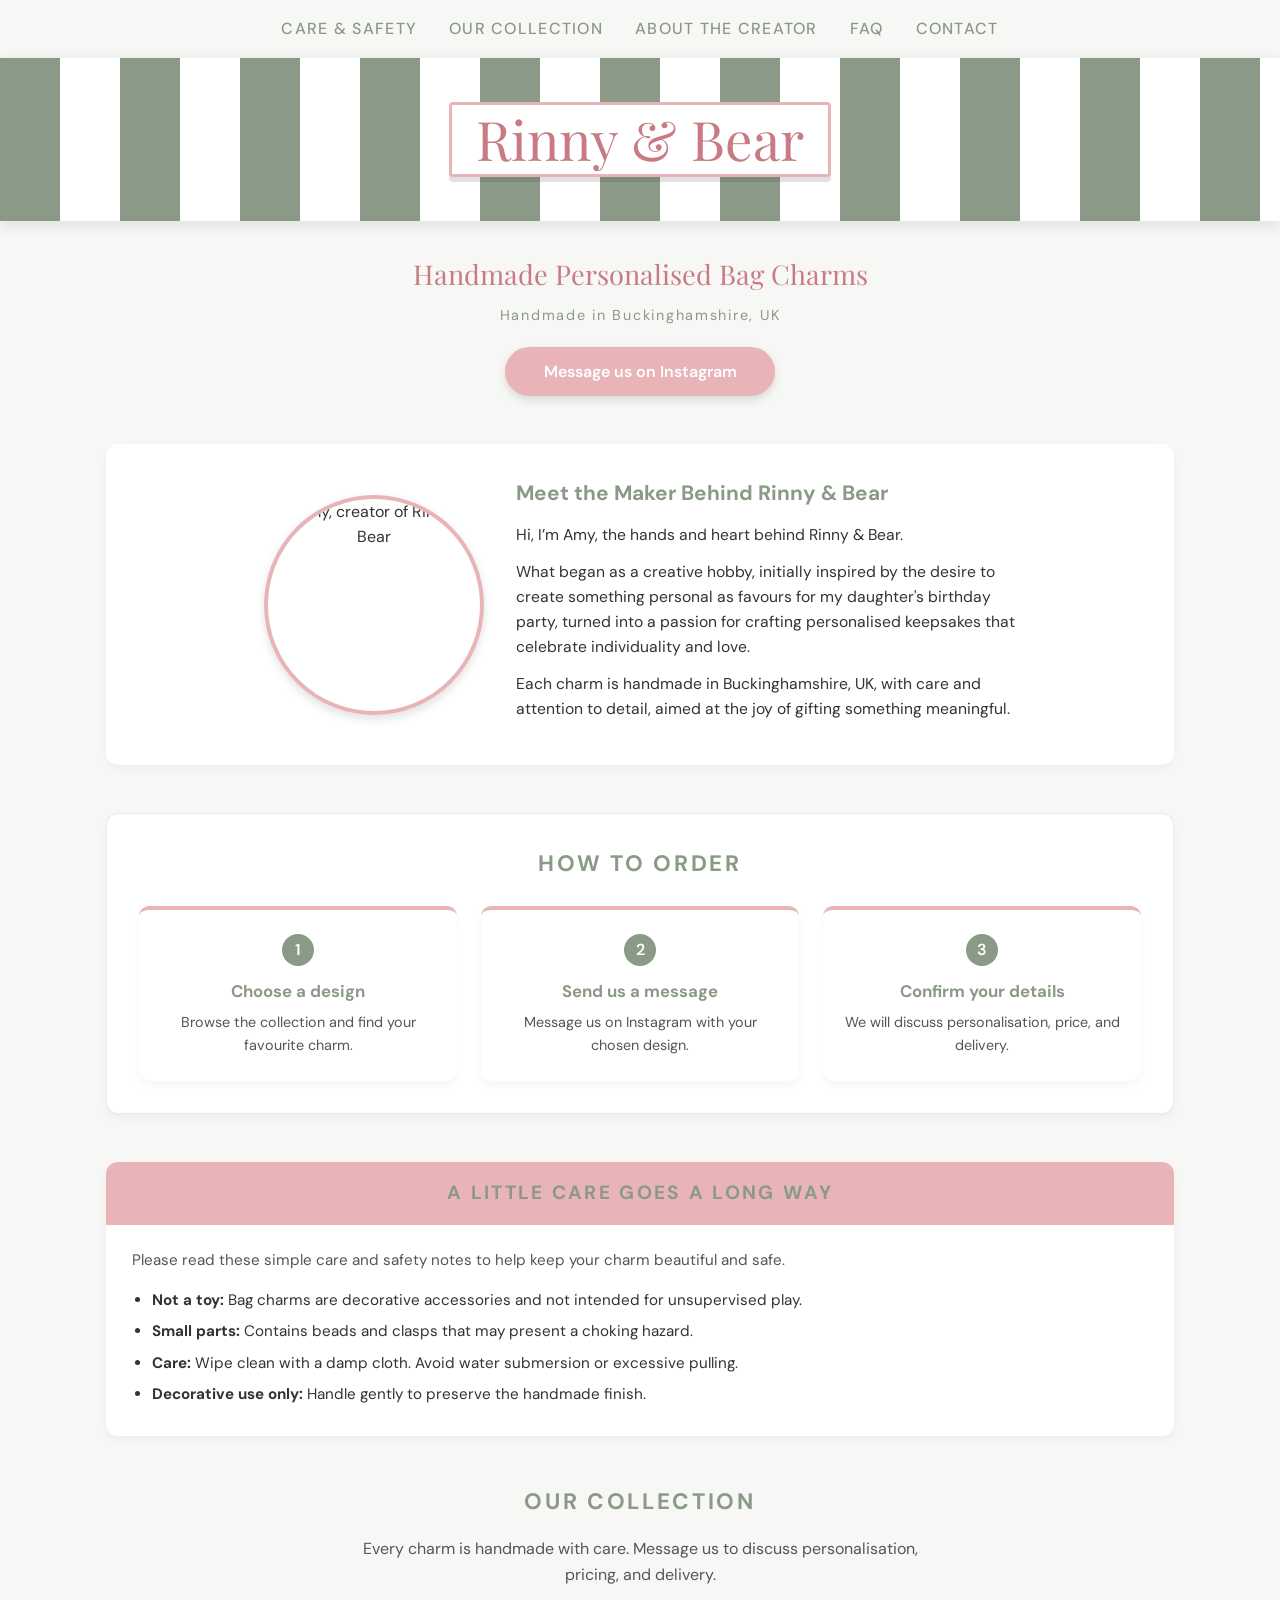
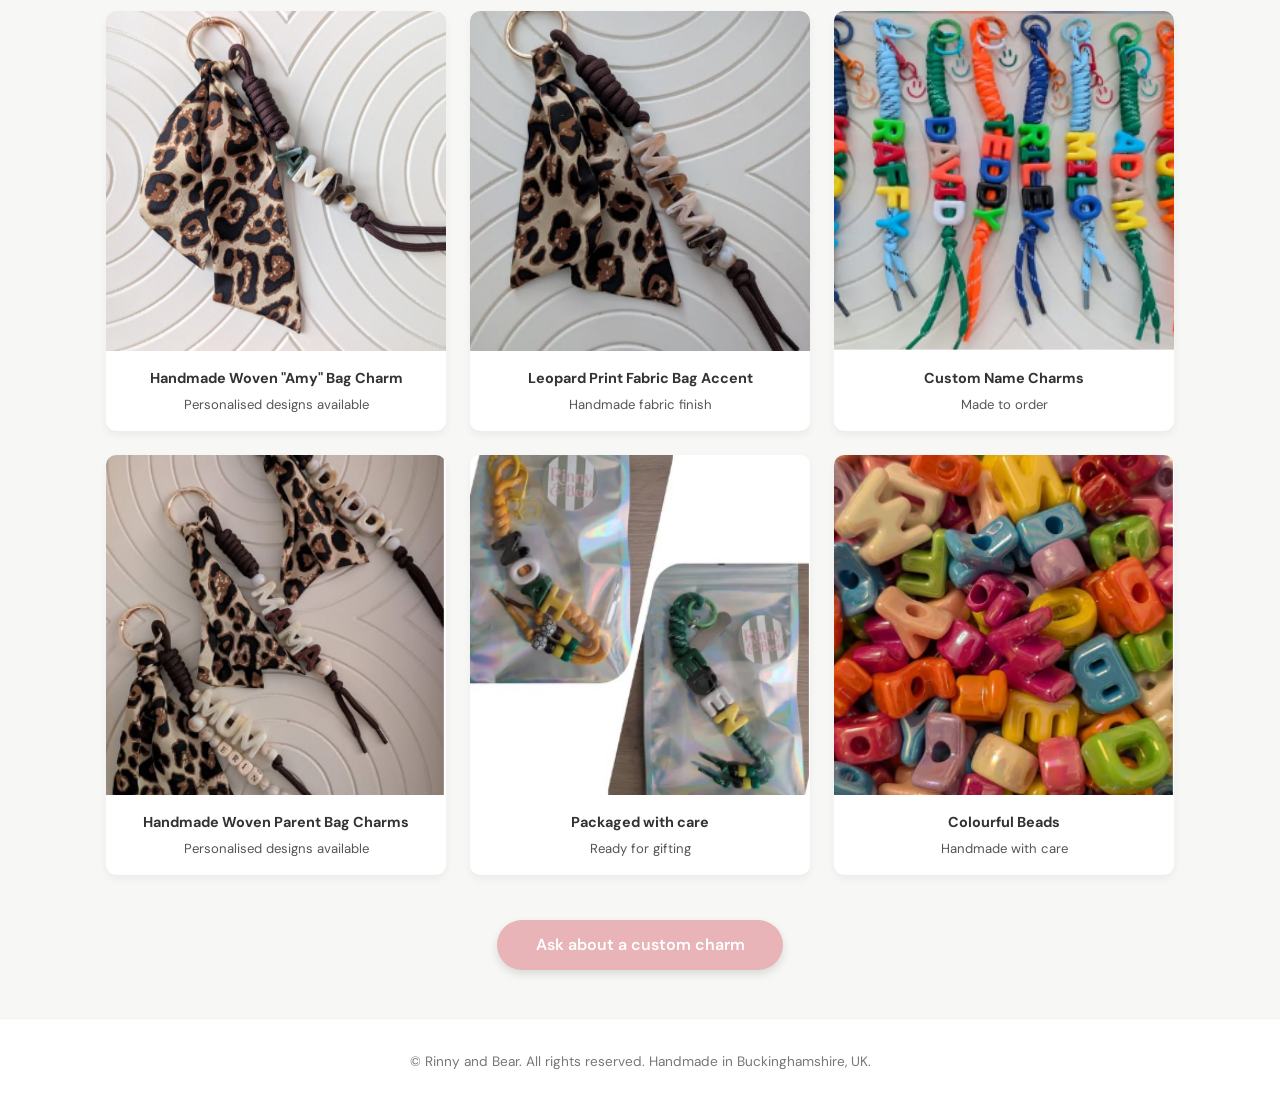
==== index.html @ da764407 "Mobile Viewing Enhancements" ====
<!DOCTYPE html>
<html lang="en">
<head>
<meta charset="UTF-8">
<meta name="viewport" content="width=device-width, initial-scale=1.0">
<title>Rinny & Bear | Handmade Personalised Bag Charms</title>
<link rel="preconnect" href="https://fonts.googleapis.com">
<link rel="preconnect" href="https://fonts.gstatic.com" crossorigin>
<link href="https://fonts.googleapis.com/css2?family=DM+Sans:wght@400;500;600&family=Playfair+Display:wght@600&display=swap" rel="stylesheet">
<link rel="stylesheet" href="css/style.css">
</head>

<body id="top">

<!-- NAVIGATION -->
<nav class="top-nav" id="site-navigation">
  <button class="menu-close" type="button" aria-label="Close navigation menu">&times;</button>
  <a href="#care-safety">Care & Safety</a>
  <a href="#collection">Our Collection</a>
  <a href="#about-creator">About the Creator</a>
  <a href="faq.html">FAQ</a>
  <a href="https://instagram.com/rinny_and_bear" target="_blank" rel="noopener noreferrer">Contact</a>
</nav>

<!-- FULL-WIDTH STRIPED HEADER — LOGO ONLY -->
<header>
  <button class="menu-toggle" type="button" aria-controls="site-navigation" aria-expanded="false">
    <span class="menu-icon" aria-hidden="true"><span></span><span></span><span></span></span>
    <span class="menu-label">Menu</span>
  </button>
  <div class="logo-text">Rinny & Bear</div>
</header>

<!-- HERO SECTION BELOW HEADER -->
<div class="hero">
  <div class="hero-title">Handmade Personalised Bag Charms</div>
  <div class="hero-location">Handmade in Buckinghamshire, UK</div>

  <a href="https://instagram.com/rinny_and_bear" class="cta-btn" target="_blank" rel="noopener noreferrer">
    Message us on Instagram
  </a>
</div>

<!-- MAIN CONTENT -->
<main>

  <!-- ABOUT THE CREATOR -->
  <section id="about-creator" class="about-creator">
    <img src="https://via.placeholder.com/300x300/E8B4B8/FFFFFF?text=Creator+Portrait"
          alt="Amy, creator of Rinny & Bear" class="creator-photo">

    <div class="creator-text">
      <h3>Meet the Maker Behind Rinny & Bear</h3>
      <p>Hi, I’m Amy, the hands and heart behind Rinny & Bear. </p>
      <p>What began as a creative hobby, initially inspired by the desire to create something personal as favours for my daughter's birthday party, turned into a passion for crafting personalised keepsakes that celebrate individuality and love.</p>
      <p>Each charm is handmade in Buckinghamshire, UK, with care and attention to detail, aimed at the joy of gifting something meaningful.</p>
    </div>
  </section>

  <!-- HOW TO ORDER -->
  <section class="order-guide" aria-labelledby="order-title">
    <h2 id="order-title" class="section-title">How to Order</h2>
    <div class="order-steps">
      <div class="order-step">
        <span class="step-number">1</span>
        <h3>Choose a design</h3>
        <p>Browse the collection and find your favourite charm.</p>
      </div>
      <div class="order-step">
        <span class="step-number">2</span>
        <h3>Send us a message</h3>
        <p>Message us on Instagram with your chosen design.</p>
      </div>
      <div class="order-step">
        <span class="step-number">3</span>
        <h3>Confirm your details</h3>
        <p>We will discuss personalisation, price, and delivery.</p>
      </div>
    </div>
  </section>

  <!-- CARE & SAFETY -->
  <section id="care-safety" class="notice-card">
    <div class="notice-header">
      <h2>A Little Care Goes a Long Way</h2>
    </div>
    <div class="notice-body">
      <p class="notice-intro">Please read these simple care and safety notes to help keep your charm beautiful and safe.</p>
      <ul>
        <li><strong>Not a toy:</strong> Bag charms are decorative accessories and not intended for unsupervised play.</li>
        <li><strong>Small parts:</strong> Contains beads and clasps that may present a choking hazard.</li>
        <li><strong>Care:</strong> Wipe clean with a damp cloth. Avoid water submersion or excessive pulling.</li>
        <li><strong>Decorative use only:</strong> Handle gently to preserve the handmade finish.</li>
      </ul>
    </div>
  </section>

  <!-- GALLERY -->
  <h2 id="collection" class="section-title">Our Collection</h2>
  <p class="collection-intro">Every charm is handmade with care. Message us to discuss personalisation, pricing, and delivery.</p>
  <section class="gallery">
    <div class="gallery-item">
      <button class="image-button" type="button" aria-label="Enlarge Handmade Woven Amy Bag Charm">
        <img src="img/Amy.bmp" alt="Handmade woven Amy bag charm">
      </button>
      <div class="gallery-caption">
        <strong>Handmade Woven "Amy" Bag Charm</strong>
        <span>Personalised designs available</span>
      </div>
    </div>

    <div class="gallery-item">
      <button class="image-button" type="button" aria-label="Enlarge Leopard Print Charm">
        <img src="img/Leopard.bmp" alt="Leopard Print Charm">
      </button>
      <div class="gallery-caption">
        <strong>Leopard Print Fabric Bag Accent</strong>
        <span>Handmade fabric finish</span>
      </div>
    </div>

    <div class="gallery-item">
      <button class="image-button" type="button" aria-label="Enlarge Custom Name Charm">
        <img src="img/Name.bmp" alt="Custom name charm">
      </button>
      <div class="gallery-caption">
        <strong>Custom Name Charms</strong>
        <span>Made to order</span>
      </div>
    </div>

    <div class="gallery-item">
      <button class="image-button" type="button" aria-label="Enlarge Handmade Woven Parent Bag Charm">
        <img src="img/MumDad.bmp" alt="Handmade woven Parent bag charms">
      </button>
      <div class="gallery-caption">
        <strong>Handmade Woven Parent Bag Charms</strong>
        <span>Personalised designs available</span>
      </div>
    </div>

        <div class="gallery-item">
      <button class="image-button" type="button" aria-label="Packaged with care">
        <img src="img/Delivery.bmp" alt="Packaged with care">
      </button>
      <div class="gallery-caption">
        <strong>Packaged with care</strong>
        <span>Ready for gifting</span>
      </div>
    </div>

        <div class="gallery-item">
      <button class="image-button" type="button" aria-label="Colourful Beads">
        <img src="img/Beads.bmp" alt="Colourful beads">
      </button>
      <div class="gallery-caption">
        <strong>Colourful Beads</strong>
        <span>Handmade with care</span>
      </div>
    </div>
  </section>
  <div class="collection-actions">
    <a href="https://instagram.com/rinny_and_bear" class="cta-btn" target="_blank" rel="noopener noreferrer">
      Ask about a custom charm
    </a>
  </div>

</main>

<!-- IMAGE LIGHTBOX -->
<div class="lightbox" role="dialog" aria-modal="true" aria-label="Enlarged product image" hidden>
  <button class="lightbox-close" type="button" aria-label="Close enlarged image">&times;</button>
  <img class="lightbox-image" src="" alt="">
</div>

<!-- FOOTER -->
<footer id="contact">
  <p>&copy; Rinny and Bear. All rights reserved. Handmade in Buckinghamshire, UK.</p>
  <a class="back-to-top" href="#top">Back to top</a>
</footer>

<script>
  const lightbox = document.querySelector('.lightbox');
  const lightboxImage = document.querySelector('.lightbox-image');
  const closeButton = document.querySelector('.lightbox-close');
  const imageButtons = document.querySelectorAll('.image-button');

  function closeLightbox() {
    lightbox.hidden = true;
    document.body.classList.remove('lightbox-open');
  }

  imageButtons.forEach((button) => {
    button.addEventListener('click', () => {
      const image = button.querySelector('img');
      lightboxImage.src = image.src;
      lightboxImage.alt = image.alt;
      lightbox.hidden = false;
      document.body.classList.add('lightbox-open');
      closeButton.focus();
    });
  });

  closeButton.addEventListener('click', closeLightbox);
  lightbox.addEventListener('click', (event) => {
    if (event.target === lightbox) closeLightbox();
  });
  document.addEventListener('keydown', (event) => {
    if (event.key === 'Escape' && !lightbox.hidden) closeLightbox();
  });

  const menuToggle = document.querySelector('.menu-toggle');
  const menuClose = document.querySelector('.menu-close');
  const navigation = document.querySelector('.top-nav');

  function closeMenu() {
    navigation.classList.remove('menu-open');
    menuToggle.setAttribute('aria-expanded', 'false');
    document.body.classList.remove('menu-open');
  }

  menuToggle.addEventListener('click', () => {
    const isOpen = navigation.classList.toggle('menu-open');
    menuToggle.setAttribute('aria-expanded', String(isOpen));
    document.body.classList.toggle('menu-open', isOpen);
    if (isOpen) menuClose.focus();
  });

  menuClose.addEventListener('click', closeMenu);
  navigation.querySelectorAll('a').forEach((link) => link.addEventListener('click', closeMenu));
  document.addEventListener('keydown', (event) => {
    if (event.key === 'Escape' && navigation.classList.contains('menu-open')) {
      closeMenu();
      menuToggle.focus();
    }
  });
</script>

</body>
</html>
---- css/style.css ----
:root {
  --sage-green:#8A9A86;
  --soft-pink:#E8B4B8;
  --deep-pink:#C87B83;
  --off-white:#F7F8F6;
  --charcoal:#333;
  --white:#fff;
}

*{box-sizing:border-box;margin:0;padding:0;font-family:'DM Sans','Segoe UI',sans-serif;}
html{overflow-x:hidden;}
body{background-color:var(--off-white);color:var(--charcoal);line-height:1.6;text-align:center;overflow-x:hidden;}
img{display:block;max-width:100%;height:auto;}

.top-nav{
  display:flex;
  justify-content:center;
  gap:2rem;
  padding:1rem 0;
}
.top-nav a{
  text-decoration:none;
  text-transform:uppercase;
  letter-spacing:0.08em;
  color:var(--sage-green);
  font-weight:500;
  transition:color .2s;
  text-align:center;
}
.top-nav a:hover{color:var(--deep-pink);}

.menu-toggle,
.menu-close{
  display:none;
}

header{
  width:100%;
  position:relative;
  background-image:repeating-linear-gradient(
    to right,
    var(--sage-green) 0,
    var(--sage-green) 60px,
    var(--white) 60px,
    var(--white) 120px
  );
  padding:2.75rem 1rem;
  display:flex;
  justify-content:center;
  align-items:center;
  box-shadow:0 4px 14px rgba(51,51,51,0.12);
}

.logo-text{
  display:inline-block;
  max-width:100%;
  font-family:'Playfair Display',Georgia,serif;
  font-size:3.4rem;
  color:var(--deep-pink);
  background-color:var(--white);
  border:3px solid var(--soft-pink);
  border-radius:4px;
  padding:0.25rem 1.5rem 0.35rem;
  line-height:1.1;
  box-shadow:0 5px 0 rgba(51,51,51,0.14);
}

.hero{
  display:flex;
  flex-direction:column;
  align-items:center;
  gap:0.45rem;
  padding:2rem 1rem 1.5rem;
}

.hero-title{
  font-family:'Playfair Display',Georgia,serif;
  font-size:1.7rem;
  color:var(--deep-pink);
  max-width:100%;
}

.hero-location{
  font-size:0.9rem;
  letter-spacing:0.12em;
  color:var(--sage-green);
}

.cta-btn{
  display:inline-block;
  background-color:var(--soft-pink);
  color:var(--white);
  text-decoration:none;
  padding:0.75rem 2.4rem;
  margin-top:0.8rem;
  border-radius:999px;
  font-weight:600;
  box-shadow:0 4px 10px rgba(0,0,0,0.12);
  transition:background-color .2s,transform .2s;
}
.cta-btn:hover{background-color:var(--deep-pink);transform:translateY(-1px);}

a:focus-visible{
  outline:3px solid var(--sage-green);
  outline-offset:4px;
}

@media (max-width:600px){
  .top-nav{
    position:fixed;
    z-index:20;
    top:0;
    left:0;
    bottom:0;
    display:flex;
    flex-direction:column;
    align-items:stretch;
    gap:0.75rem;
    width:min(82vw,320px);
    margin:0;
    padding:5rem 1.25rem 1.5rem;
    background-color:var(--white);
    box-shadow:6px 0 20px rgba(51,51,51,0.18);
    transform:translateX(-105%);
    transition:transform .25s ease;
  }

  .top-nav.menu-open{
    transform:translateX(0);
  }

  body.menu-open{
    overflow:hidden;
  }

  .menu-toggle{
    position:absolute;
    top:0.75rem;
    left:1rem;
    z-index:21;
    display:flex;
    align-items:center;
    gap:0.6rem;
    margin:0;
    padding:0.6rem 0.8rem;
    border:1px solid rgba(138,154,134,0.35);
    border-radius:6px;
    background-color:var(--white);
    color:var(--sage-green);
    font:600 0.78rem 'DM Sans','Segoe UI',sans-serif;
    letter-spacing:0.05em;
    text-transform:uppercase;
    cursor:pointer;
  }

  .menu-icon{
    display:grid;
    gap:4px;
  }

  .menu-icon span{
    display:block;
    width:1.15rem;
    height:2px;
    background-color:var(--deep-pink);
  }

  .menu-close{
    position:absolute;
    top:0.85rem;
    right:1rem;
    display:block;
    width:2.25rem;
    height:2.25rem;
    border:0;
    border-radius:50%;
    background-color:var(--soft-pink);
    color:var(--white);
    font-size:1.6rem;
    line-height:1;
    cursor:pointer;
  }

  .menu-close:focus-visible,
  .menu-toggle:focus-visible{
    outline:3px solid var(--sage-green);
    outline-offset:3px;
  }

  .top-nav a{
    display:flex;
    align-items:center;
    justify-content:center;
    min-height:2.75rem;
    padding:0.45rem 0.35rem;
    border:1px solid rgba(138,154,134,0.35);
    border-radius:6px;
    background-color:var(--white);
    font-size:0.78rem;
    letter-spacing:0.05em;
  }

  .top-nav a:last-child{width:100%;}

  .logo-text{
    font-size:2.45rem;
    padding:0.3rem 1rem 0.4rem;
  }

  header{
    padding:4.25rem 1rem 1.75rem;
  }

  .hero{
    padding:1.5rem 1rem 1rem;
  }

  .hero-title{
    font-size:1.45rem;
  }

  .hero-location{
    max-width:100%;
    font-size:0.8rem;
  }

  main{
    margin:1rem auto;
    padding:0 0.75rem;
  }

  .about-creator{
    padding:1.25rem;
    gap:1.25rem;
  }

  .order-guide{
    padding:1.25rem;
  }

  .creator-photo{
    width:180px;
    height:180px;
  }

  .creator-text{
    text-align:center;
  }

  .notice-body{
    padding:1.2rem 1.1rem;
  }

  .order-steps{
    grid-template-columns:1fr;
    gap:1rem;
  }

  .gallery{
    gap:1rem;
  }

  .lightbox{
    padding:1rem;
  }
}

@media (max-width:380px){
  .top-nav{
    gap:0.6rem 0.8rem;
  }

  .top-nav a{
    font-size:0.78rem;
  }

  .logo-text{
    font-size:2rem;
    padding:0.35rem 0.7rem 0.45rem;
  }

  .menu-toggle{
    width:2.75rem;
    justify-content:center;
    padding:0.6rem;
  }

  .menu-label{
    display:none;
  }

  .cta-btn{
    max-width:100%;
    padding-right:1.25rem;
    padding-left:1.25rem;
  }
}

@media (prefers-reduced-motion:reduce){
  *,
  *::before,
  *::after{
    scroll-behavior:auto !important;
    transition-duration:0.01ms !important;
    animation-duration:0.01ms !important;
    animation-iteration-count:1 !important;
  }
}

@media (min-width:601px){
  .top-nav{
    position:relative;
  }
}

main{
  max-width:1100px;
  margin:1.5rem auto;
  padding:0 1rem;
}

.section-title{
  color:var(--sage-green);
  margin-bottom:1.5rem;
  font-size:1.4rem;
  text-transform:uppercase;
  letter-spacing:0.12em;
}

.collection-intro{
  max-width:600px;
  margin:-0.5rem auto 1.5rem;
  color:#555;
}

.collection-actions{
  margin:2rem 0 3rem;
}

.about-creator{
  background-color:var(--white);
  border-radius:12px;
  padding:2rem;
  margin-bottom:3rem;
  box-shadow:0 4px 8px rgba(0,0,0,0.04);
  display:flex;
  flex-wrap:wrap;
  gap:2rem;
  align-items:center;
  justify-content:center;
}

.creator-photo{
  width:220px;height:220px;
  border-radius:50%;
  border:4px solid var(--soft-pink);
  object-fit:cover;
  box-shadow:0 4px 10px rgba(0,0,0,0.12);
}

.creator-text{
  max-width:500px;
  text-align:left;
}

.creator-text h3{
  color:var(--sage-green);
  font-size:1.3rem;
  margin-bottom:0.75rem;
}

.creator-text p{
  margin-bottom:0.75rem;
  font-size:0.98rem;
}

.order-guide{
  background-color:var(--white);
  border:1px solid rgba(138,154,134,0.2);
  border-radius:12px;
  padding:2rem;
  margin-bottom:3rem;
  box-shadow:0 4px 8px rgba(0,0,0,0.04);
}

.order-steps{
  display:grid;
  grid-template-columns:repeat(3,1fr);
  gap:1.5rem;
}

.order-step{
  background-color:var(--white);
  border-top:4px solid var(--soft-pink);
  border-radius:10px;
  padding:1.5rem 1.25rem;
  box-shadow:0 4px 8px rgba(0,0,0,0.04);
}

.step-number{
  display:grid;
  place-items:center;
  width:2rem;
  height:2rem;
  margin:0 auto 0.75rem;
  border-radius:50%;
  background-color:var(--sage-green);
  color:var(--white);
  font-weight:600;
}

.order-step h3{
  color:var(--sage-green);
  font-size:1.05rem;
  margin-bottom:0.4rem;
}

.order-step p{
  color:#555;
  font-size:0.9rem;
}

.notice-card{
  background-color:var(--white);
  border-radius:12px;
  box-shadow:0 4px 8px rgba(0,0,0,0.04);
  margin-bottom:3rem;
  overflow:hidden;
}

.notice-header{
  background-color:var(--soft-pink);
  padding:1rem;
}

.notice-header h2{
  font-size:1.2rem;
  text-transform:uppercase;
  letter-spacing:0.12em;
  color:var(--sage-green);
}

.notice-body{
  padding:1.4rem 1.6rem;
  text-align:left;
}

.notice-intro{
  margin-bottom:1rem;
  color:#555;
  font-size:0.95rem;
}

.notice-body ul{
  list-style-type:disc;
  margin-left:1.25rem;
}

.notice-body li{
  margin-bottom:0.45rem;
  font-size:0.95rem;
}

.gallery{
  display:grid;
  grid-template-columns:repeat(auto-fill,minmax(280px,1fr));
  gap:1.5rem;
}

.gallery-item{
  background-color:var(--white);
  border-radius:10px;
  overflow:hidden;
  box-shadow:0 4px 8px rgba(0,0,0,0.05);
  transition:transform .25s ease,box-shadow .25s ease;
}

.gallery-item:hover{
  transform:translateY(-4px);
  box-shadow:0 8px 16px rgba(0,0,0,0.08);
}

.gallery-item img{
  width:100%;
  aspect-ratio:1 / 1;
  display:block;
  object-fit:cover;
  transition:transform .3s ease;
}

.image-button{
  display:block;
  width:100%;
  padding:0;
  border:0;
  background:transparent;
  cursor:zoom-in;
  overflow:hidden;
}

.gallery-item:hover img{
  transform:scale(1.03);
}

.image-button:focus-visible{
  outline:3px solid var(--sage-green);
  outline-offset:-3px;
}

.gallery-caption{
  padding:1rem;
  font-size:0.9rem;
  color:#555;
  text-align:center;
}

.gallery-caption strong,
.gallery-caption span{
  display:block;
}

.gallery-caption strong{
  color:var(--charcoal);
}

.gallery-caption span{
  margin-top:0.25rem;
  font-size:0.82rem;
}

@media (max-width:600px){
  .order-steps{
    grid-template-columns:1fr;
  }
}

.lightbox[hidden]{
  display:none;
}

.lightbox{
  position:fixed;
  z-index:10;
  inset:0;
  display:grid;
  place-items:center;
  padding:2rem;
  background-color:rgba(51,51,51,0.88);
}

.lightbox-image{
  max-width:min(900px,90vw);
  max-height:85vh;
  object-fit:contain;
  border:5px solid var(--white);
  box-shadow:0 8px 24px rgba(0,0,0,0.3);
}

.lightbox-close{
  position:absolute;
  top:1rem;
  right:1rem;
  width:2.5rem;
  height:2.5rem;
  border:0;
  border-radius:50%;
  background-color:var(--white);
  color:var(--charcoal);
  font-size:1.8rem;
  line-height:1;
  cursor:pointer;
}

.lightbox-close:focus-visible{
  outline:3px solid var(--soft-pink);
  outline-offset:3px;
}

.lightbox-open{
  overflow:hidden;
}

.logo-text{
  text-decoration:none;
}

.faq-page{
  max-width:760px;
  margin:0 auto;
}

.page-heading{
  margin-bottom:2rem;
}

.page-heading h1{
  margin-bottom:0.5rem;
  color:var(--deep-pink);
  font-family:'Playfair Display',Georgia,serif;
  font-size:2rem;
}

.page-heading p{
  color:#555;
}

.faq-list{
  display:grid;
  gap:0.8rem;
  text-align:left;
}

.faq-list details{
  background-color:var(--white);
  border-left:4px solid var(--soft-pink);
  border-radius:8px;
  box-shadow:0 4px 8px rgba(0,0,0,0.04);
}

.faq-list summary{
  padding:1rem 1.25rem;
  color:var(--sage-green);
  cursor:pointer;
  font-weight:600;
  list-style-position:inside;
}

.faq-list summary::marker{
  color:var(--deep-pink);
}

.faq-list details p{
  padding:0 1.25rem 1.1rem;
  color:#555;
  font-size:0.95rem;
}

.faq-cta{
  margin-top:2rem;
}

@media (max-width:600px){
  .notice-header h2{
    font-size:1.05rem;
  }

  .page-heading h1{
    font-size:1.65rem;
  }
}

footer{
  text-align:center;
  padding:2rem 1rem;
  color:#777;
  font-size:0.85rem;
  border-top:1px solid rgba(0,0,0,0.05);
  background-color:var(--white);
}

.back-to-top{
  display:none;
}

@media (max-width:600px){
  main{
    padding:0 0.85rem;
  }

  .hero .cta-btn,
  .faq-cta,
  .collection-actions .cta-btn{
    width:100%;
    max-width:22rem;
  }

  .about-creator,
  .order-guide,
  .notice-card,
  .collection-actions{
    margin-bottom:3.5rem;
  }

  .gallery-item img{
    aspect-ratio:4 / 3;
    object-fit:contain;
    background-color:var(--off-white);
  }

  .faq-list summary{
    min-height:3.25rem;
    display:flex;
    align-items:center;
    padding:0.85rem 1.1rem;
    font-size:1rem;
  }

  .back-to-top{
    display:inline-block;
    margin-top:0.8rem;
    color:var(--sage-green);
    font-size:0.85rem;
    font-weight:600;
    text-decoration:none;
  }
}
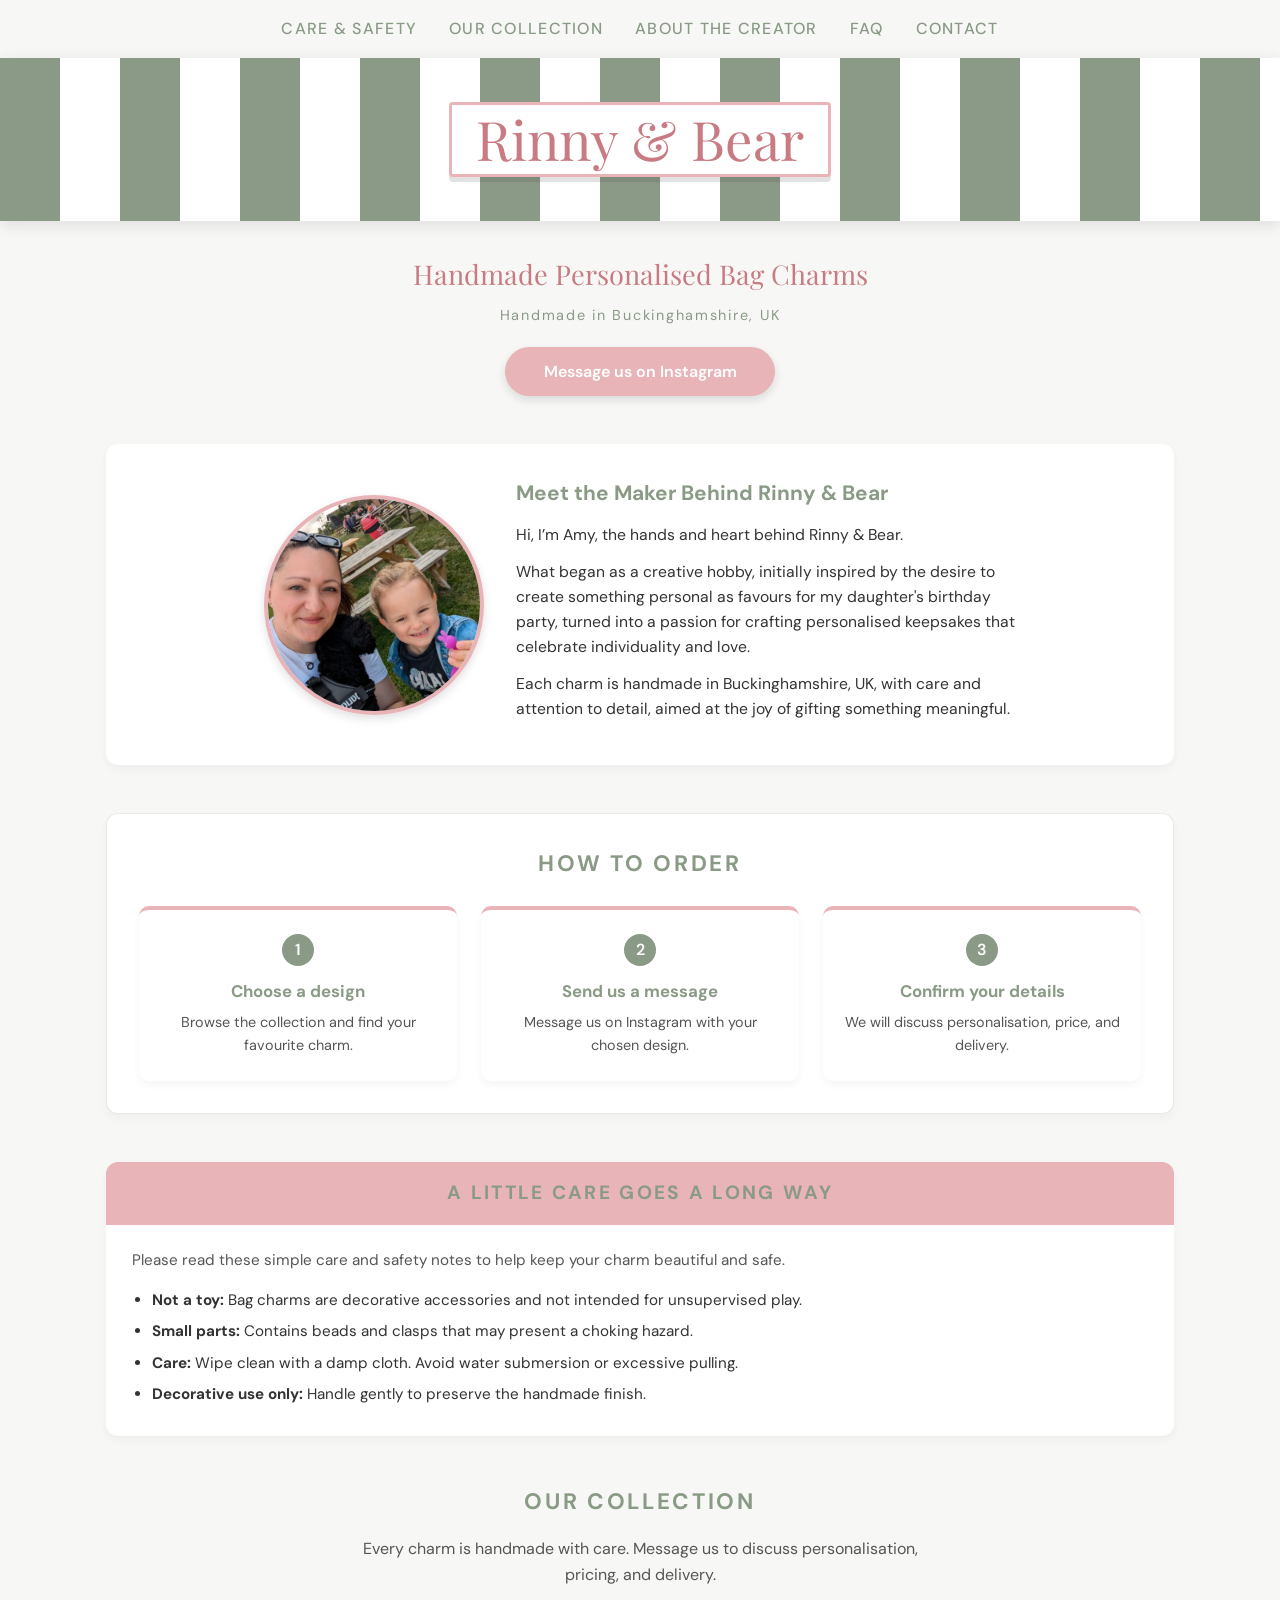
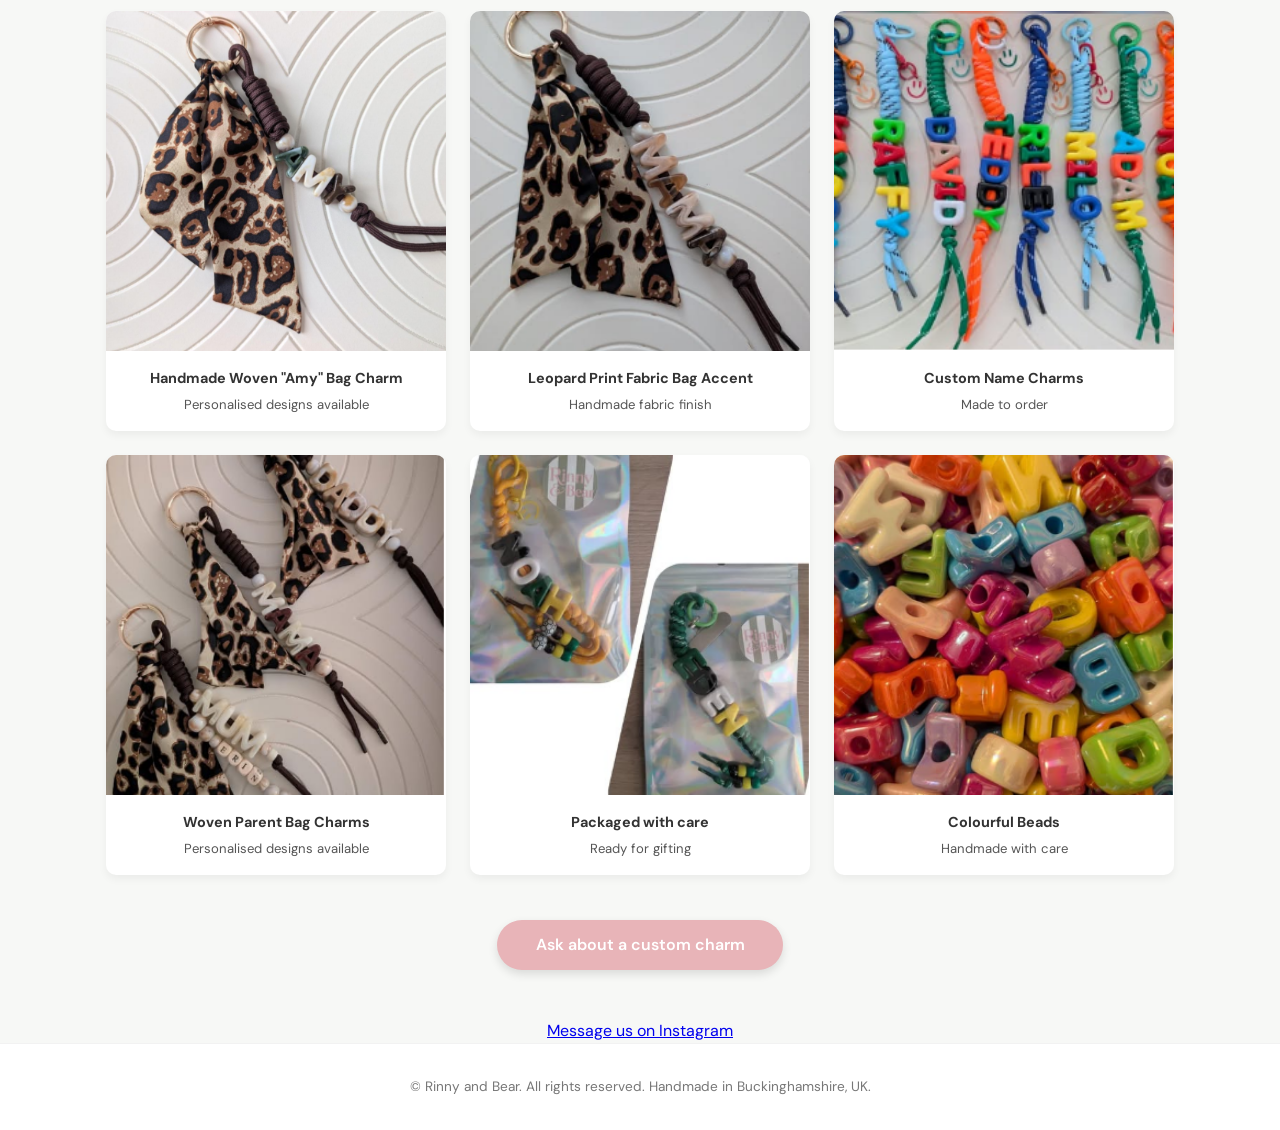
==== commit 1011f934: "Mobile Updates" ====
--- a/index.html
+++ b/index.html
@@ -15,6 +15,7 @@
 <!-- NAVIGATION -->
 <nav class="top-nav" id="site-navigation">
   <button class="menu-close" type="button" aria-label="Close navigation menu">&times;</button>
+  <img class="menu-logo" src="img/CompLogo.png" alt="Rinny and Bear logo">
   <a href="#care-safety">Care & Safety</a>
   <a href="#collection">Our Collection</a>
   <a href="#about-creator">About the Creator</a>
@@ -24,7 +25,7 @@
 
 <!-- FULL-WIDTH STRIPED HEADER — LOGO ONLY -->
 <header>
-  <button class="menu-toggle" type="button" aria-controls="site-navigation" aria-expanded="false">
+  <button class="menu-toggle" type="button" aria-label="Open navigation menu" aria-controls="site-navigation" aria-expanded="false">
     <span class="menu-icon" aria-hidden="true"><span></span><span></span><span></span></span>
     <span class="menu-label">Menu</span>
   </button>
@@ -46,7 +47,7 @@
 
   <!-- ABOUT THE CREATOR -->
   <section id="about-creator" class="about-creator">
-    <img src="https://via.placeholder.com/300x300/E8B4B8/FFFFFF?text=Creator+Portrait"
+    <img src="img/Creator.png"
           alt="Amy, creator of Rinny & Bear" class="creator-photo">
 
     <div class="creator-text">
@@ -101,7 +102,7 @@
   <section class="gallery">
     <div class="gallery-item">
       <button class="image-button" type="button" aria-label="Enlarge Handmade Woven Amy Bag Charm">
-        <img src="img/Amy.bmp" alt="Handmade woven Amy bag charm">
+        <img src="img/Amy.bmp" alt="Handmade woven Amy bag charm" loading="lazy" width="300" height="300">
       </button>
       <div class="gallery-caption">
         <strong>Handmade Woven "Amy" Bag Charm</strong>
@@ -111,7 +112,7 @@
 
     <div class="gallery-item">
       <button class="image-button" type="button" aria-label="Enlarge Leopard Print Charm">
-        <img src="img/Leopard.bmp" alt="Leopard Print Charm">
+        <img src="img/Leopard.bmp" alt="Leopard Print Charm" loading="lazy" width="300" height="300">
       </button>
       <div class="gallery-caption">
         <strong>Leopard Print Fabric Bag Accent</strong>
@@ -121,7 +122,7 @@
 
     <div class="gallery-item">
       <button class="image-button" type="button" aria-label="Enlarge Custom Name Charm">
-        <img src="img/Name.bmp" alt="Custom name charm">
+        <img src="img/Name.bmp" alt="Custom name charm" loading="lazy" width="300" height="300">
       </button>
       <div class="gallery-caption">
         <strong>Custom Name Charms</strong>
@@ -131,17 +132,17 @@
 
     <div class="gallery-item">
       <button class="image-button" type="button" aria-label="Enlarge Handmade Woven Parent Bag Charm">
-        <img src="img/MumDad.bmp" alt="Handmade woven Parent bag charms">
-      </button>
-      <div class="gallery-caption">
-        <strong>Handmade Woven Parent Bag Charms</strong>
+        <img src="img/MumDad.bmp" alt="Handmade woven Parent bag charms" loading="lazy" width="300" height="300">
+      </button>
+      <div class="gallery-caption">
+        <strong>Woven Parent Bag Charms</strong>
         <span>Personalised designs available</span>
       </div>
     </div>
 
         <div class="gallery-item">
       <button class="image-button" type="button" aria-label="Packaged with care">
-        <img src="img/Delivery.bmp" alt="Packaged with care">
+        <img src="img/Delivery.bmp" alt="Packaged with care" loading="lazy" width="300" height="300">
       </button>
       <div class="gallery-caption">
         <strong>Packaged with care</strong>
@@ -151,7 +152,7 @@
 
         <div class="gallery-item">
       <button class="image-button" type="button" aria-label="Colourful Beads">
-        <img src="img/Beads.bmp" alt="Colourful beads">
+        <img src="img/Beads.bmp" alt="Colourful beads" loading="lazy" width="300" height="300">
       </button>
       <div class="gallery-caption">
         <strong>Colourful Beads</strong>
@@ -166,6 +167,10 @@
   </div>
 
 </main>
+
+<a class="mobile-contact-bar" href="https://instagram.com/rinny_and_bear" target="_blank" rel="noopener noreferrer">
+  Message us on Instagram
+</a>
 
 <!-- IMAGE LIGHTBOX -->
 <div class="lightbox" role="dialog" aria-modal="true" aria-label="Enlarged product image" hidden>
--- a/css/style.css
+++ b/css/style.css
@@ -30,7 +30,8 @@
 .top-nav a:hover{color:var(--deep-pink);}
 
 .menu-toggle,
-.menu-close{
+.menu-close,
+.menu-logo{
   display:none;
 }
 
@@ -136,6 +137,8 @@
   .menu-toggle{
     position:absolute;
     top:0.75rem;
+    right:auto;
+    bottom:auto;
     left:1rem;
     z-index:21;
     display:flex;
@@ -153,6 +156,10 @@
     cursor:pointer;
   }
 
+  .menu-label{
+    display:none;
+  }
+
   .menu-icon{
     display:grid;
     gap:4px;
@@ -187,6 +194,18 @@
     outline-offset:3px;
   }
 
+  .menu-logo{
+    display:block;
+    width:7rem;
+    height:7rem;
+    margin:0 auto 0.5rem;
+    border:4px solid var(--soft-pink);
+    border-radius:50%;
+    object-fit:contain;
+    background-color:var(--off-white);
+    box-shadow:0 3px 8px rgba(51,51,51,0.12);
+  }
+
   .top-nav a{
     display:flex;
     align-items:center;
@@ -640,6 +659,50 @@
 }
 
 @media (max-width:600px){
+  header{
+    position:sticky;
+    top:0;
+    z-index:15;
+  }
+
+  body{
+    padding-bottom:4.5rem;
+  }
+
+  .mobile-contact-bar{
+    position:fixed;
+    z-index:16;
+    right:0.85rem;
+    bottom:0.85rem;
+    left:0.85rem;
+    display:flex;
+    align-items:center;
+    justify-content:center;
+    min-height:2.9rem;
+    padding:0.65rem 1rem;
+    border-radius:999px;
+    background-color:var(--deep-pink);
+    color:var(--white);
+    font-weight:600;
+    text-decoration:none;
+    box-shadow:0 4px 14px rgba(51,51,51,0.2);
+  }
+
+  .mobile-contact-bar:focus-visible{
+    outline:3px solid var(--sage-green);
+    outline-offset:3px;
+  }
+
+  .gallery-item img{
+    contain:layout paint;
+  }
+
+  .cta-btn,
+  .faq-list summary,
+  .mobile-contact-bar{
+    min-height:2.75rem;
+  }
+
   .notice-header h2{
     font-size:1.05rem;
   }
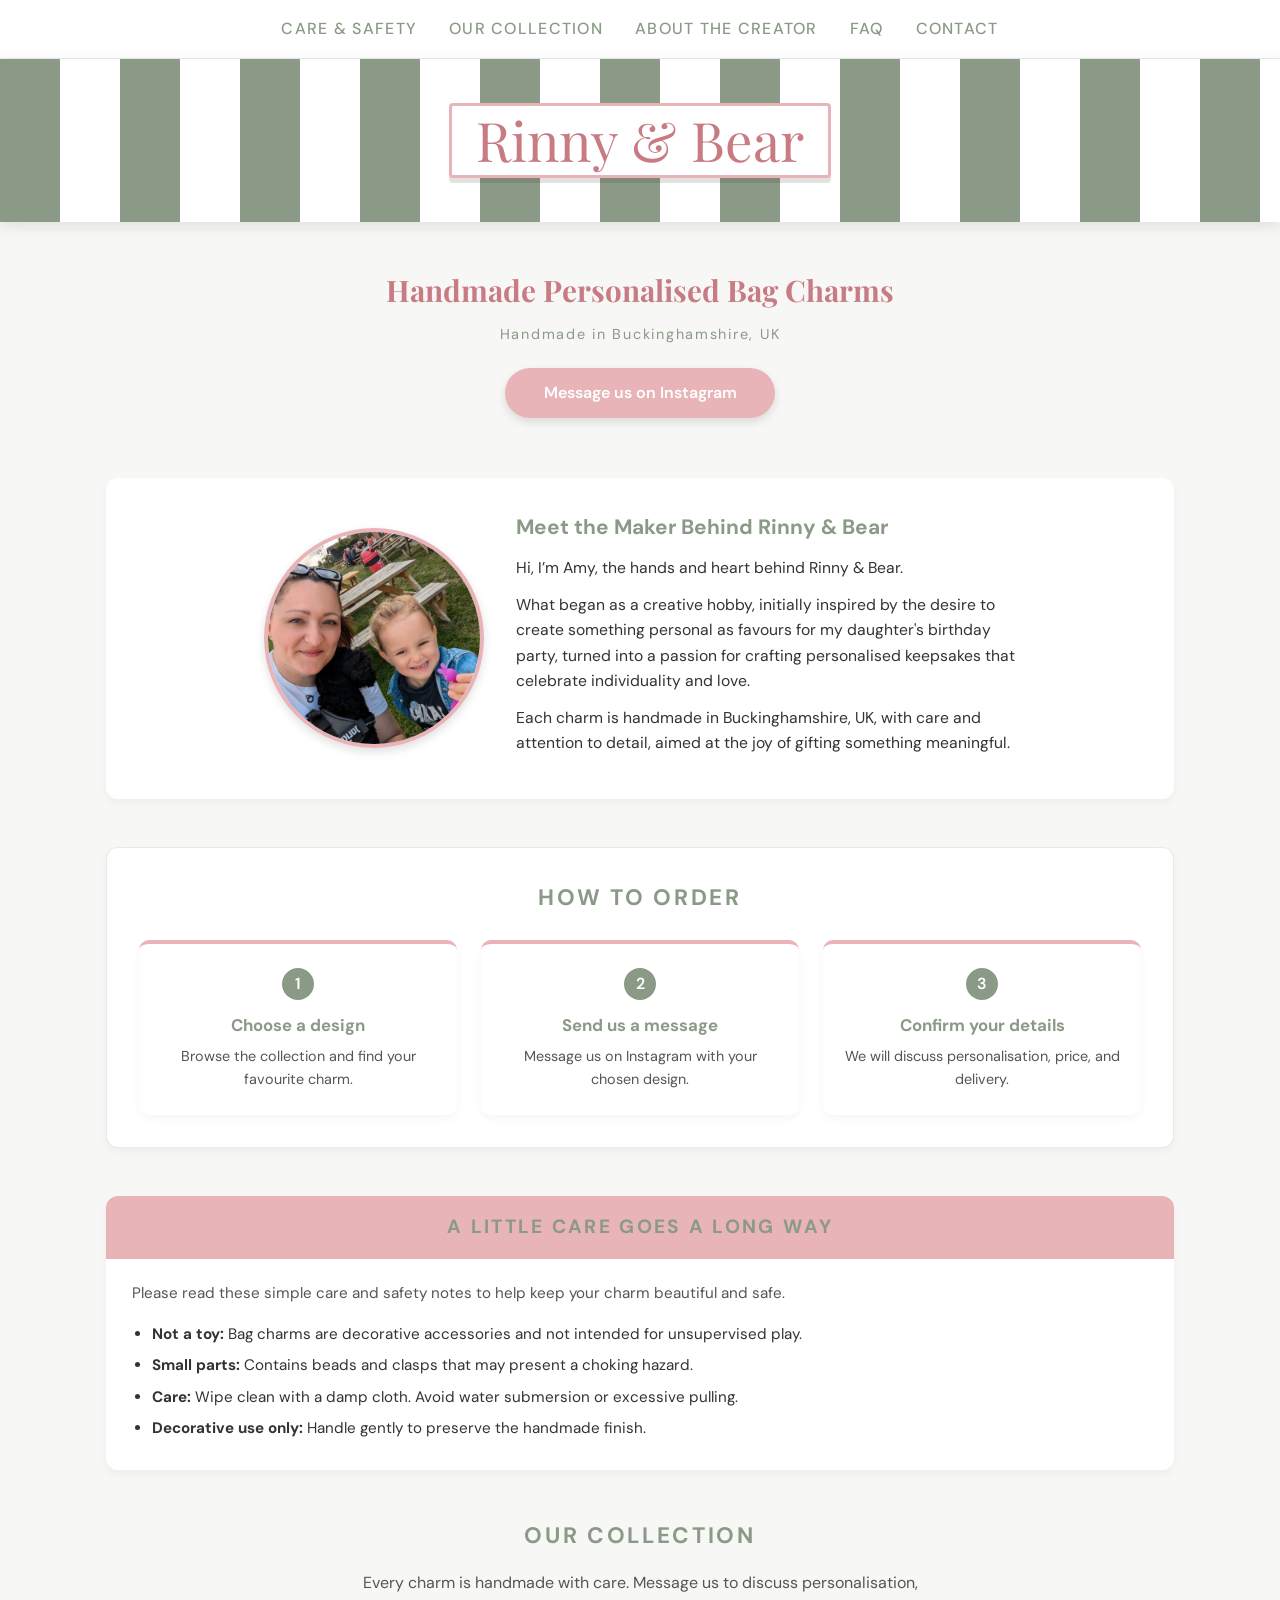
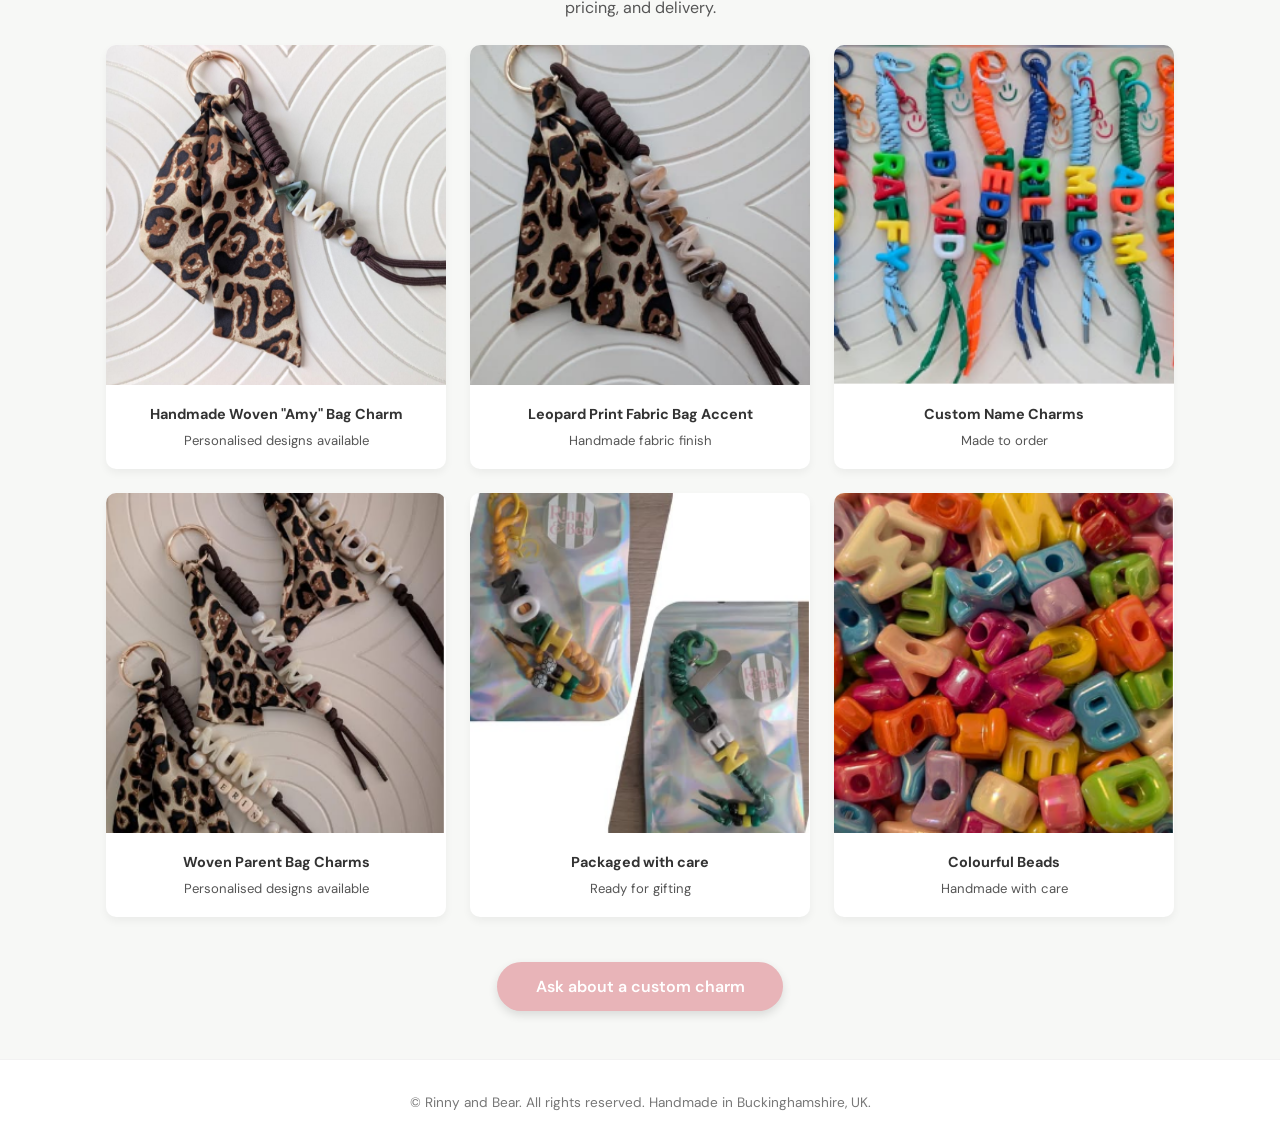
==== commit f4339ab7: "Favicon additions" ====
--- a/index.html
+++ b/index.html
@@ -4,6 +4,8 @@
 <meta charset="UTF-8">
 <meta name="viewport" content="width=device-width, initial-scale=1.0">
 <title>Rinny & Bear | Handmade Personalised Bag Charms</title>
+<meta name="description" content="Handmade personalised bag charms made with care in Buckinghamshire, UK. Explore Rinny & Bear designs and message us to order a custom charm.">
+<link rel="icon" type="image/png" href="img/CompLogo.png">
 <link rel="preconnect" href="https://fonts.googleapis.com">
 <link rel="preconnect" href="https://fonts.gstatic.com" crossorigin>
 <link href="https://fonts.googleapis.com/css2?family=DM+Sans:wght@400;500;600&family=Playfair+Display:wght@600&display=swap" rel="stylesheet">
@@ -34,7 +36,7 @@
 
 <!-- HERO SECTION BELOW HEADER -->
 <div class="hero">
-  <div class="hero-title">Handmade Personalised Bag Charms</div>
+  <h1 class="hero-title">Handmade Personalised Bag Charms</h1>
   <div class="hero-location">Handmade in Buckinghamshire, UK</div>
 
   <a href="https://instagram.com/rinny_and_bear" class="cta-btn" target="_blank" rel="noopener noreferrer">
--- a/css/style.css
+++ b/css/style.css
@@ -31,7 +31,8 @@
 
 .menu-toggle,
 .menu-close,
-.menu-logo{
+.menu-logo,
+.mobile-contact-bar{
   display:none;
 }
 
@@ -721,6 +722,37 @@
   background-color:var(--white);
 }
 
+@media (min-width:601px){
+  .top-nav{
+    background-color:var(--white);
+    border-bottom:1px solid rgba(138,154,134,0.18);
+    box-shadow:0 2px 6px rgba(51,51,51,0.04);
+  }
+
+  .hero{
+    gap:0.6rem;
+    padding-top:2.75rem;
+    padding-bottom:2.25rem;
+  }
+
+  .hero-title{
+    font-size:1.85rem;
+  }
+}
+
+@media (min-width:901px){
+  .gallery{
+    grid-template-columns:repeat(3,minmax(0,1fr));
+  }
+
+  .gallery-caption{
+    min-height:5.25rem;
+    display:flex;
+    flex-direction:column;
+    justify-content:center;
+  }
+}
+
 .back-to-top{
   display:none;
 }
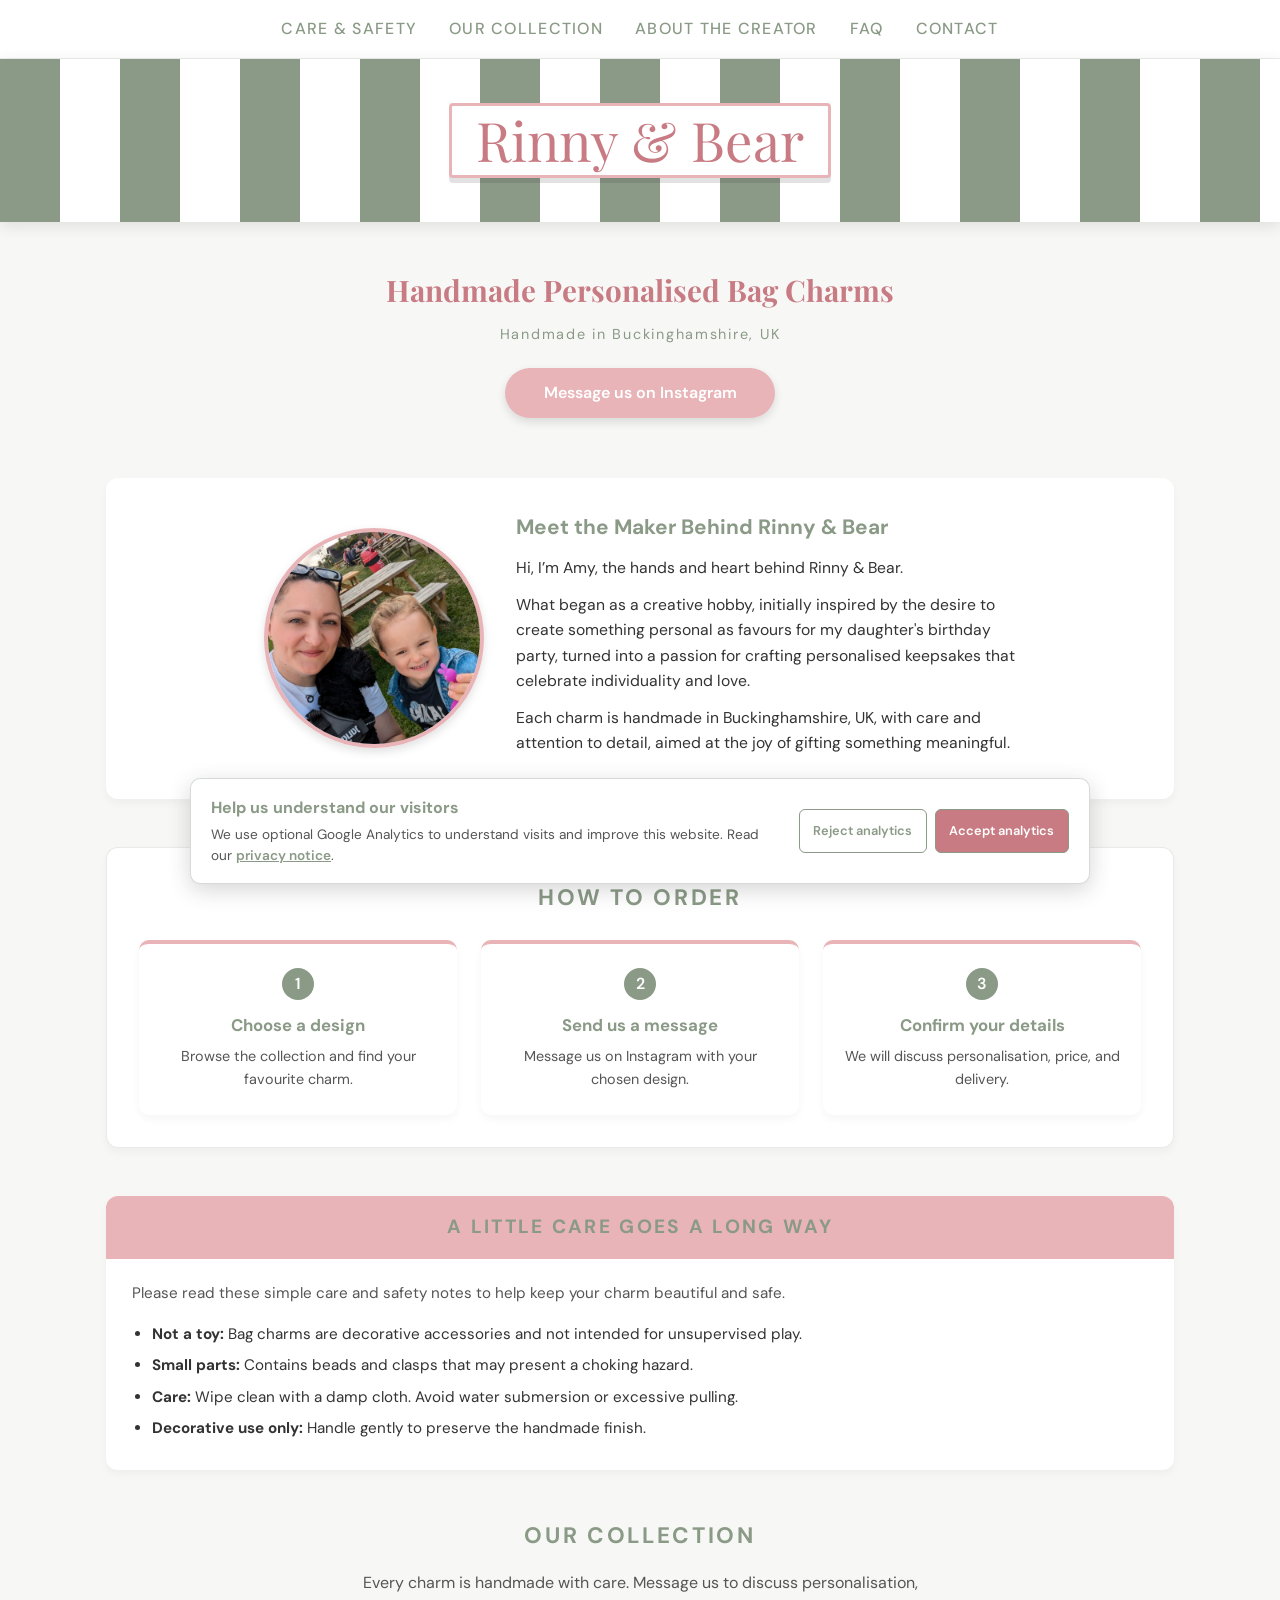
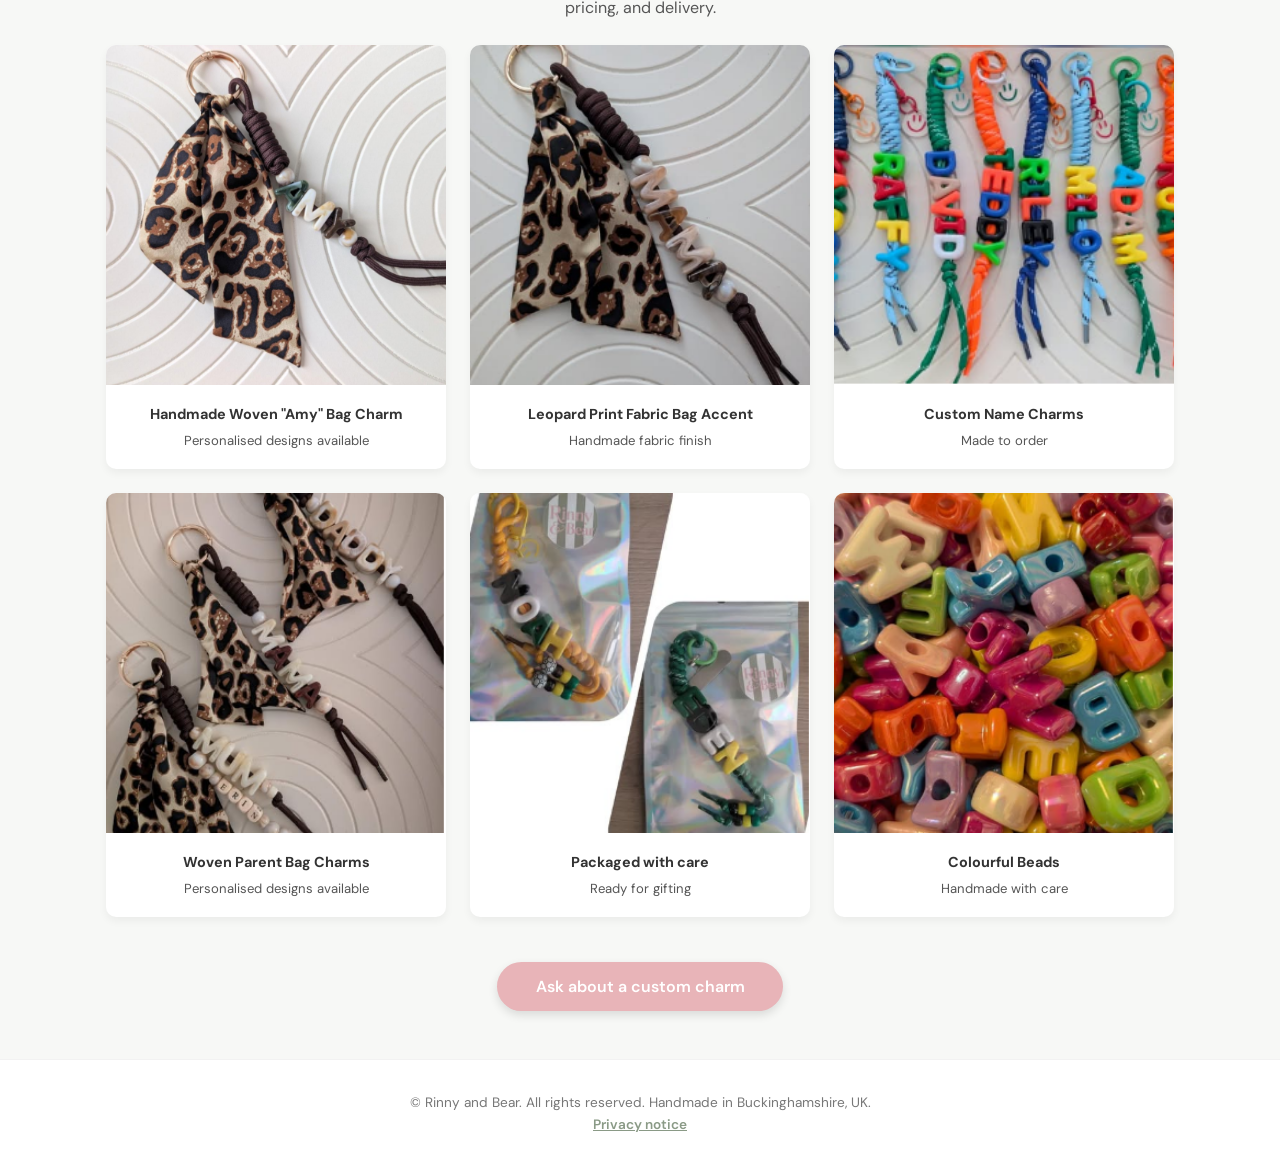
==== commit 26cad055: "Analytics" ====
--- a/index.html
+++ b/index.html
@@ -5,7 +5,7 @@
 <meta name="viewport" content="width=device-width, initial-scale=1.0">
 <title>Rinny & Bear | Handmade Personalised Bag Charms</title>
 <meta name="description" content="Handmade personalised bag charms made with care in Buckinghamshire, UK. Explore Rinny & Bear designs and message us to order a custom charm.">
-<link rel="icon" type="image/png" href="img/CompLogo.png">
+<link rel="icon" type="image/svg+xml" href="img/favicon.svg">
 <link rel="preconnect" href="https://fonts.googleapis.com">
 <link rel="preconnect" href="https://fonts.gstatic.com" crossorigin>
 <link href="https://fonts.googleapis.com/css2?family=DM+Sans:wght@400;500;600&family=Playfair+Display:wght@600&display=swap" rel="stylesheet">
@@ -174,6 +174,17 @@
   Message us on Instagram
 </a>
 
+<section class="consent-banner" aria-label="Cookie preferences" hidden>
+  <div>
+    <strong>Help us understand our visitors</strong>
+    <p>We use optional Google Analytics to understand visits and improve this website. Read our <a href="privacy.html">privacy notice</a>.</p>
+  </div>
+  <div class="consent-actions">
+    <button class="consent-reject" type="button">Reject analytics</button>
+    <button class="consent-accept" type="button">Accept analytics</button>
+  </div>
+</section>
+
 <!-- IMAGE LIGHTBOX -->
 <div class="lightbox" role="dialog" aria-modal="true" aria-label="Enlarged product image" hidden>
   <button class="lightbox-close" type="button" aria-label="Close enlarged image">&times;</button>
@@ -183,6 +194,7 @@
 <!-- FOOTER -->
 <footer id="contact">
   <p>&copy; Rinny and Bear. All rights reserved. Handmade in Buckinghamshire, UK.</p>
+  <a href="privacy.html">Privacy notice</a>
   <a class="back-to-top" href="#top">Back to top</a>
 </footer>
 
@@ -241,6 +253,42 @@
       menuToggle.focus();
     }
   });
+
+  const consentBanner = document.querySelector('.consent-banner');
+  const consentAccept = document.querySelector('.consent-accept');
+  const consentReject = document.querySelector('.consent-reject');
+  const consentKey = 'rinnyBearAnalyticsConsent';
+
+  function loadAnalytics() {
+    window.dataLayer = window.dataLayer || [];
+    window.gtag = function(){window.dataLayer.push(arguments);};
+    window.gtag('js', new Date());
+    window.gtag('config', 'G-P38FEZTL74');
+
+    const analyticsScript = document.createElement('script');
+    analyticsScript.async = true;
+    analyticsScript.src = 'https://www.googletagmanager.com/gtag/js?id=G-P38FEZTL74';
+    document.head.appendChild(analyticsScript);
+  }
+
+  function saveConsent(value) {
+    localStorage.setItem(consentKey, value);
+    consentBanner.hidden = true;
+  }
+
+  const savedConsent = localStorage.getItem(consentKey);
+  if (savedConsent === 'accepted') {
+    loadAnalytics();
+  } else if (!savedConsent) {
+    consentBanner.hidden = false;
+  }
+
+  consentAccept.addEventListener('click', () => {
+    saveConsent('accepted');
+    loadAnalytics();
+  });
+
+  consentReject.addEventListener('click', () => saveConsent('rejected'));
 </script>
 
 </body>
--- a/css/style.css
+++ b/css/style.css
@@ -609,6 +609,38 @@
   margin:0 auto;
 }
 
+.privacy-page{
+  max-width:760px;
+  margin:0 auto;
+}
+
+.privacy-content{
+  background-color:var(--white);
+  border-radius:12px;
+  padding:2rem;
+  text-align:left;
+  box-shadow:0 4px 8px rgba(0,0,0,0.04);
+}
+
+.privacy-content h2{
+  margin:1.5rem 0 0.5rem;
+  color:var(--sage-green);
+  font-size:1.2rem;
+}
+
+.privacy-content h2:first-child{
+  margin-top:0;
+}
+
+.privacy-content p{
+  color:#555;
+}
+
+.privacy-updated{
+  margin-top:2rem;
+  font-size:0.85rem;
+}
+
 .page-heading{
   margin-bottom:2rem;
 }
@@ -757,6 +789,76 @@
   display:none;
 }
 
+.consent-banner[hidden]{
+  display:none;
+}
+
+.consent-banner{
+  position:fixed;
+  z-index:30;
+  right:1rem;
+  bottom:1rem;
+  left:1rem;
+  display:flex;
+  align-items:center;
+  justify-content:space-between;
+  gap:1rem;
+  max-width:900px;
+  margin:auto;
+  padding:1rem 1.25rem;
+  border:1px solid rgba(138,154,134,0.35);
+  border-radius:10px;
+  background-color:var(--white);
+  box-shadow:0 6px 22px rgba(51,51,51,0.2);
+  text-align:left;
+}
+
+.consent-banner strong{
+  color:var(--sage-green);
+}
+
+.consent-banner p{
+  margin-top:0.2rem;
+  color:#555;
+  font-size:0.85rem;
+}
+
+.consent-banner a,
+footer a{
+  color:var(--sage-green);
+  font-weight:600;
+}
+
+.consent-actions{
+  display:flex;
+  flex-shrink:0;
+  gap:0.5rem;
+}
+
+.consent-actions button{
+  min-height:2.75rem;
+  padding:0.55rem 0.85rem;
+  border:1px solid var(--sage-green);
+  border-radius:6px;
+  font:600 0.8rem 'DM Sans','Segoe UI',sans-serif;
+  cursor:pointer;
+}
+
+.consent-reject{
+  background-color:var(--white);
+  color:var(--sage-green);
+}
+
+.consent-accept{
+  background-color:var(--deep-pink);
+  color:var(--white);
+}
+
+.consent-actions button:focus-visible{
+  outline:3px solid var(--soft-pink);
+  outline-offset:3px;
+}
+
 @media (max-width:600px){
   main{
     padding:0 0.85rem;
@@ -798,4 +900,24 @@
     font-weight:600;
     text-decoration:none;
   }
-}
+
+  .consent-banner{
+    right:0.75rem;
+    bottom:0.75rem;
+    left:0.75rem;
+    display:block;
+    padding:1rem;
+  }
+
+  .consent-actions{
+    margin-top:0.75rem;
+  }
+
+  .consent-actions button{
+    flex:1;
+  }
+
+  .privacy-content{
+    padding:1.25rem;
+  }
+}
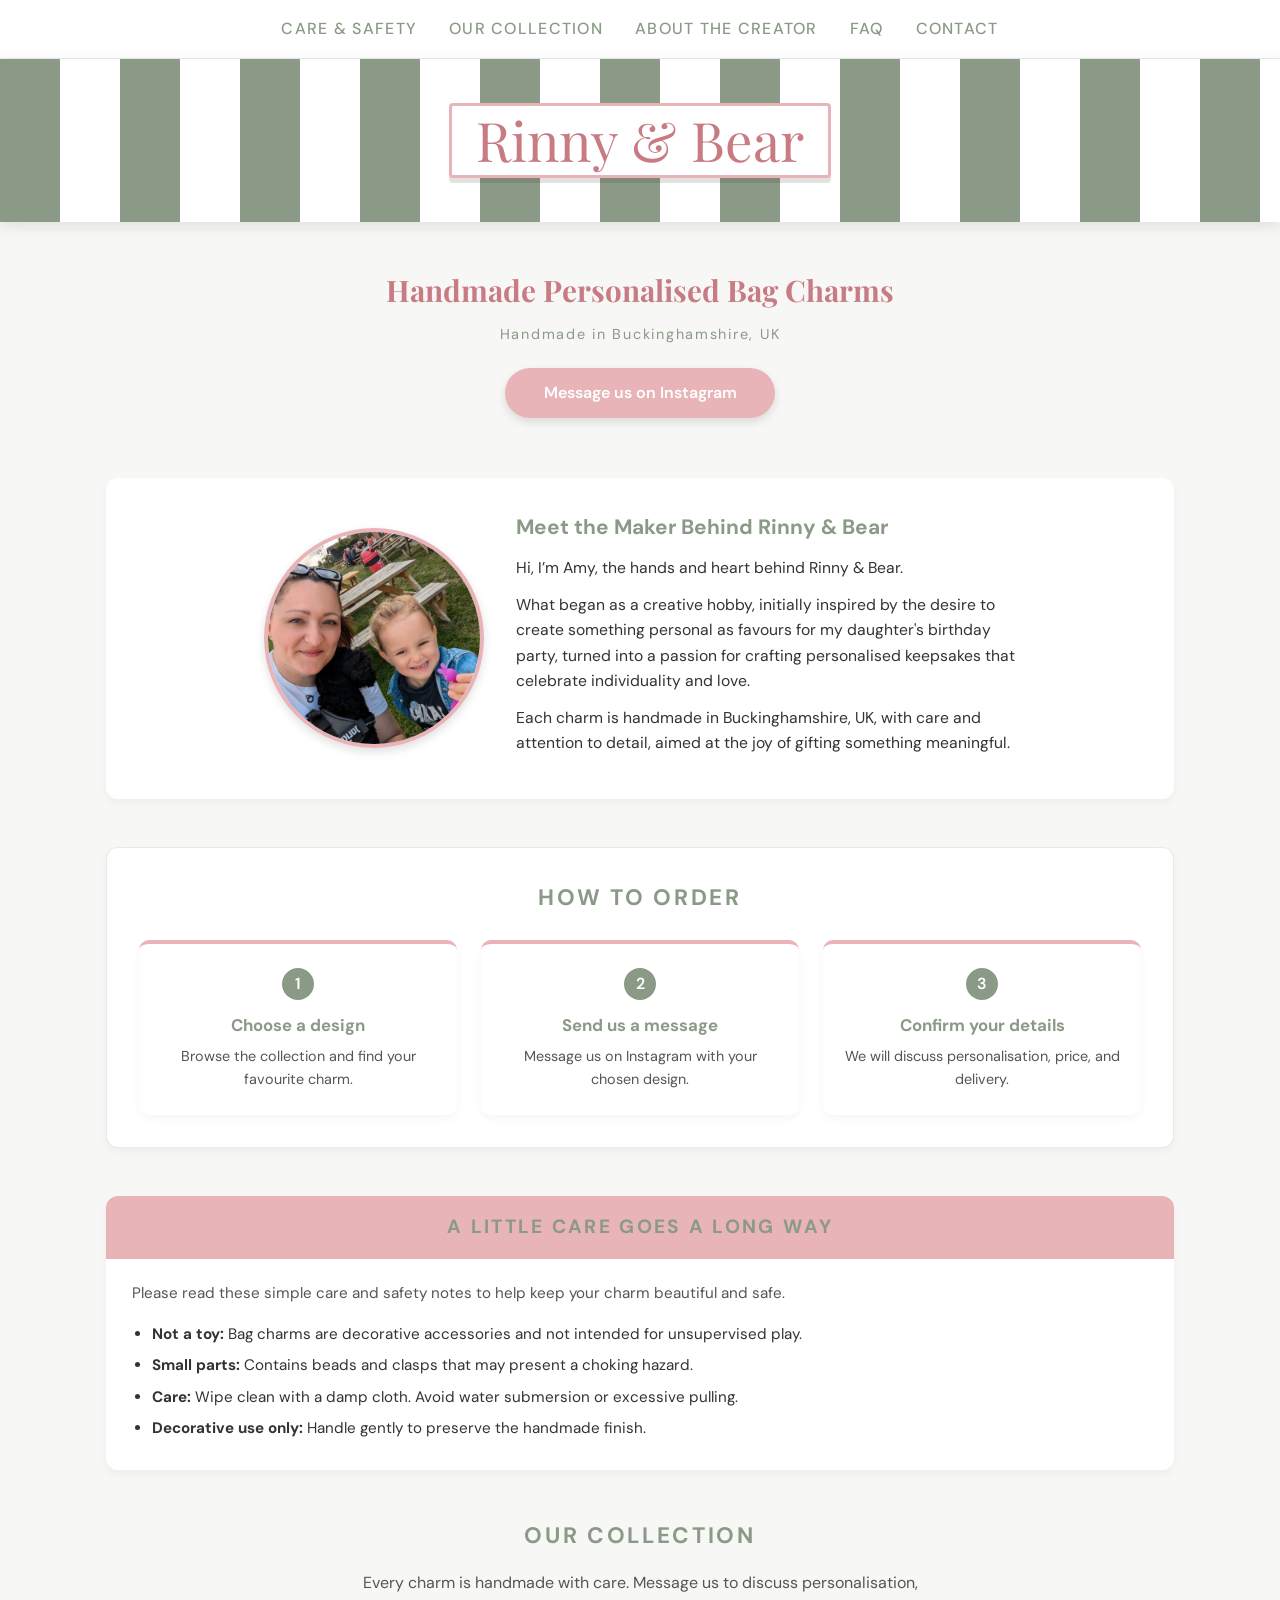
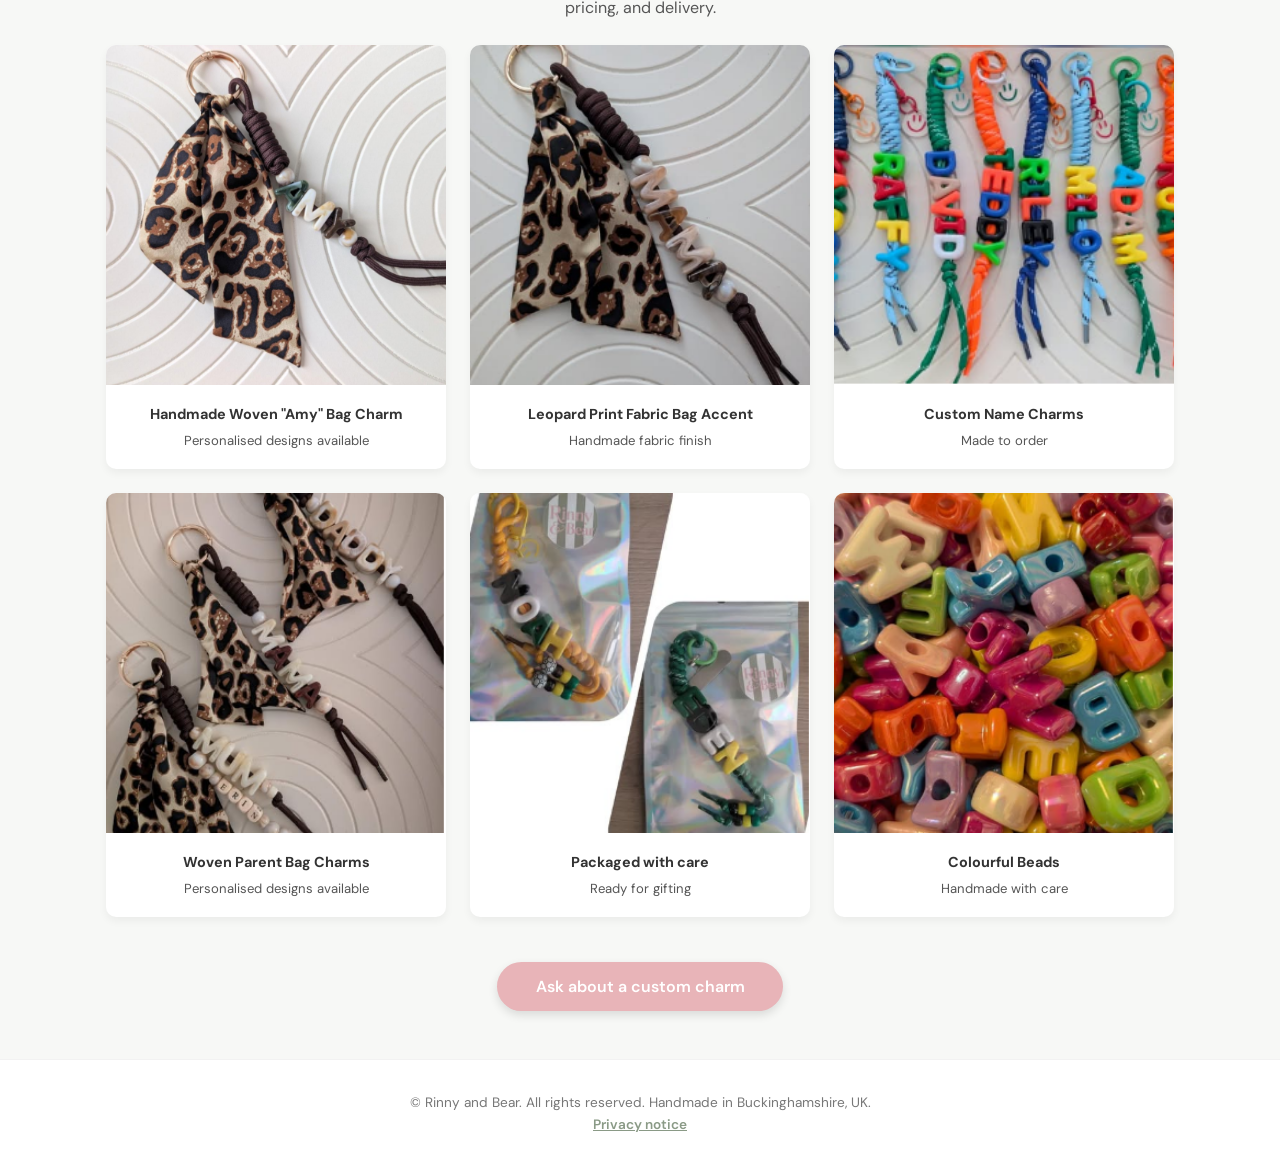
==== commit 2c326556: "Removing analytics" ====
--- a/index.html
+++ b/index.html
@@ -174,17 +174,6 @@
   Message us on Instagram
 </a>
 
-<section class="consent-banner" aria-label="Cookie preferences" hidden>
-  <div>
-    <strong>Help us understand our visitors</strong>
-    <p>We use optional Google Analytics to understand visits and improve this website. Read our <a href="privacy.html">privacy notice</a>.</p>
-  </div>
-  <div class="consent-actions">
-    <button class="consent-reject" type="button">Reject analytics</button>
-    <button class="consent-accept" type="button">Accept analytics</button>
-  </div>
-</section>
-
 <!-- IMAGE LIGHTBOX -->
 <div class="lightbox" role="dialog" aria-modal="true" aria-label="Enlarged product image" hidden>
   <button class="lightbox-close" type="button" aria-label="Close enlarged image">&times;</button>
@@ -254,41 +243,6 @@
     }
   });
 
-  const consentBanner = document.querySelector('.consent-banner');
-  const consentAccept = document.querySelector('.consent-accept');
-  const consentReject = document.querySelector('.consent-reject');
-  const consentKey = 'rinnyBearAnalyticsConsent';
-
-  function loadAnalytics() {
-    window.dataLayer = window.dataLayer || [];
-    window.gtag = function(){window.dataLayer.push(arguments);};
-    window.gtag('js', new Date());
-    window.gtag('config', 'G-P38FEZTL74');
-
-    const analyticsScript = document.createElement('script');
-    analyticsScript.async = true;
-    analyticsScript.src = 'https://www.googletagmanager.com/gtag/js?id=G-P38FEZTL74';
-    document.head.appendChild(analyticsScript);
-  }
-
-  function saveConsent(value) {
-    localStorage.setItem(consentKey, value);
-    consentBanner.hidden = true;
-  }
-
-  const savedConsent = localStorage.getItem(consentKey);
-  if (savedConsent === 'accepted') {
-    loadAnalytics();
-  } else if (!savedConsent) {
-    consentBanner.hidden = false;
-  }
-
-  consentAccept.addEventListener('click', () => {
-    saveConsent('accepted');
-    loadAnalytics();
-  });
-
-  consentReject.addEventListener('click', () => saveConsent('rejected'));
 </script>
 
 </body>
--- a/css/style.css
+++ b/css/style.css
@@ -789,74 +789,9 @@
   display:none;
 }
 
-.consent-banner[hidden]{
-  display:none;
-}
-
-.consent-banner{
-  position:fixed;
-  z-index:30;
-  right:1rem;
-  bottom:1rem;
-  left:1rem;
-  display:flex;
-  align-items:center;
-  justify-content:space-between;
-  gap:1rem;
-  max-width:900px;
-  margin:auto;
-  padding:1rem 1.25rem;
-  border:1px solid rgba(138,154,134,0.35);
-  border-radius:10px;
-  background-color:var(--white);
-  box-shadow:0 6px 22px rgba(51,51,51,0.2);
-  text-align:left;
-}
-
-.consent-banner strong{
-  color:var(--sage-green);
-}
-
-.consent-banner p{
-  margin-top:0.2rem;
-  color:#555;
-  font-size:0.85rem;
-}
-
-.consent-banner a,
 footer a{
   color:var(--sage-green);
   font-weight:600;
-}
-
-.consent-actions{
-  display:flex;
-  flex-shrink:0;
-  gap:0.5rem;
-}
-
-.consent-actions button{
-  min-height:2.75rem;
-  padding:0.55rem 0.85rem;
-  border:1px solid var(--sage-green);
-  border-radius:6px;
-  font:600 0.8rem 'DM Sans','Segoe UI',sans-serif;
-  cursor:pointer;
-}
-
-.consent-reject{
-  background-color:var(--white);
-  color:var(--sage-green);
-}
-
-.consent-accept{
-  background-color:var(--deep-pink);
-  color:var(--white);
-}
-
-.consent-actions button:focus-visible{
-  outline:3px solid var(--soft-pink);
-  outline-offset:3px;
 }
 
 @media (max-width:600px){
@@ -901,22 +836,6 @@
     text-decoration:none;
   }
 
-  .consent-banner{
-    right:0.75rem;
-    bottom:0.75rem;
-    left:0.75rem;
-    display:block;
-    padding:1rem;
-  }
-
-  .consent-actions{
-    margin-top:0.75rem;
-  }
-
-  .consent-actions button{
-    flex:1;
-  }
-
   .privacy-content{
     padding:1.25rem;
   }
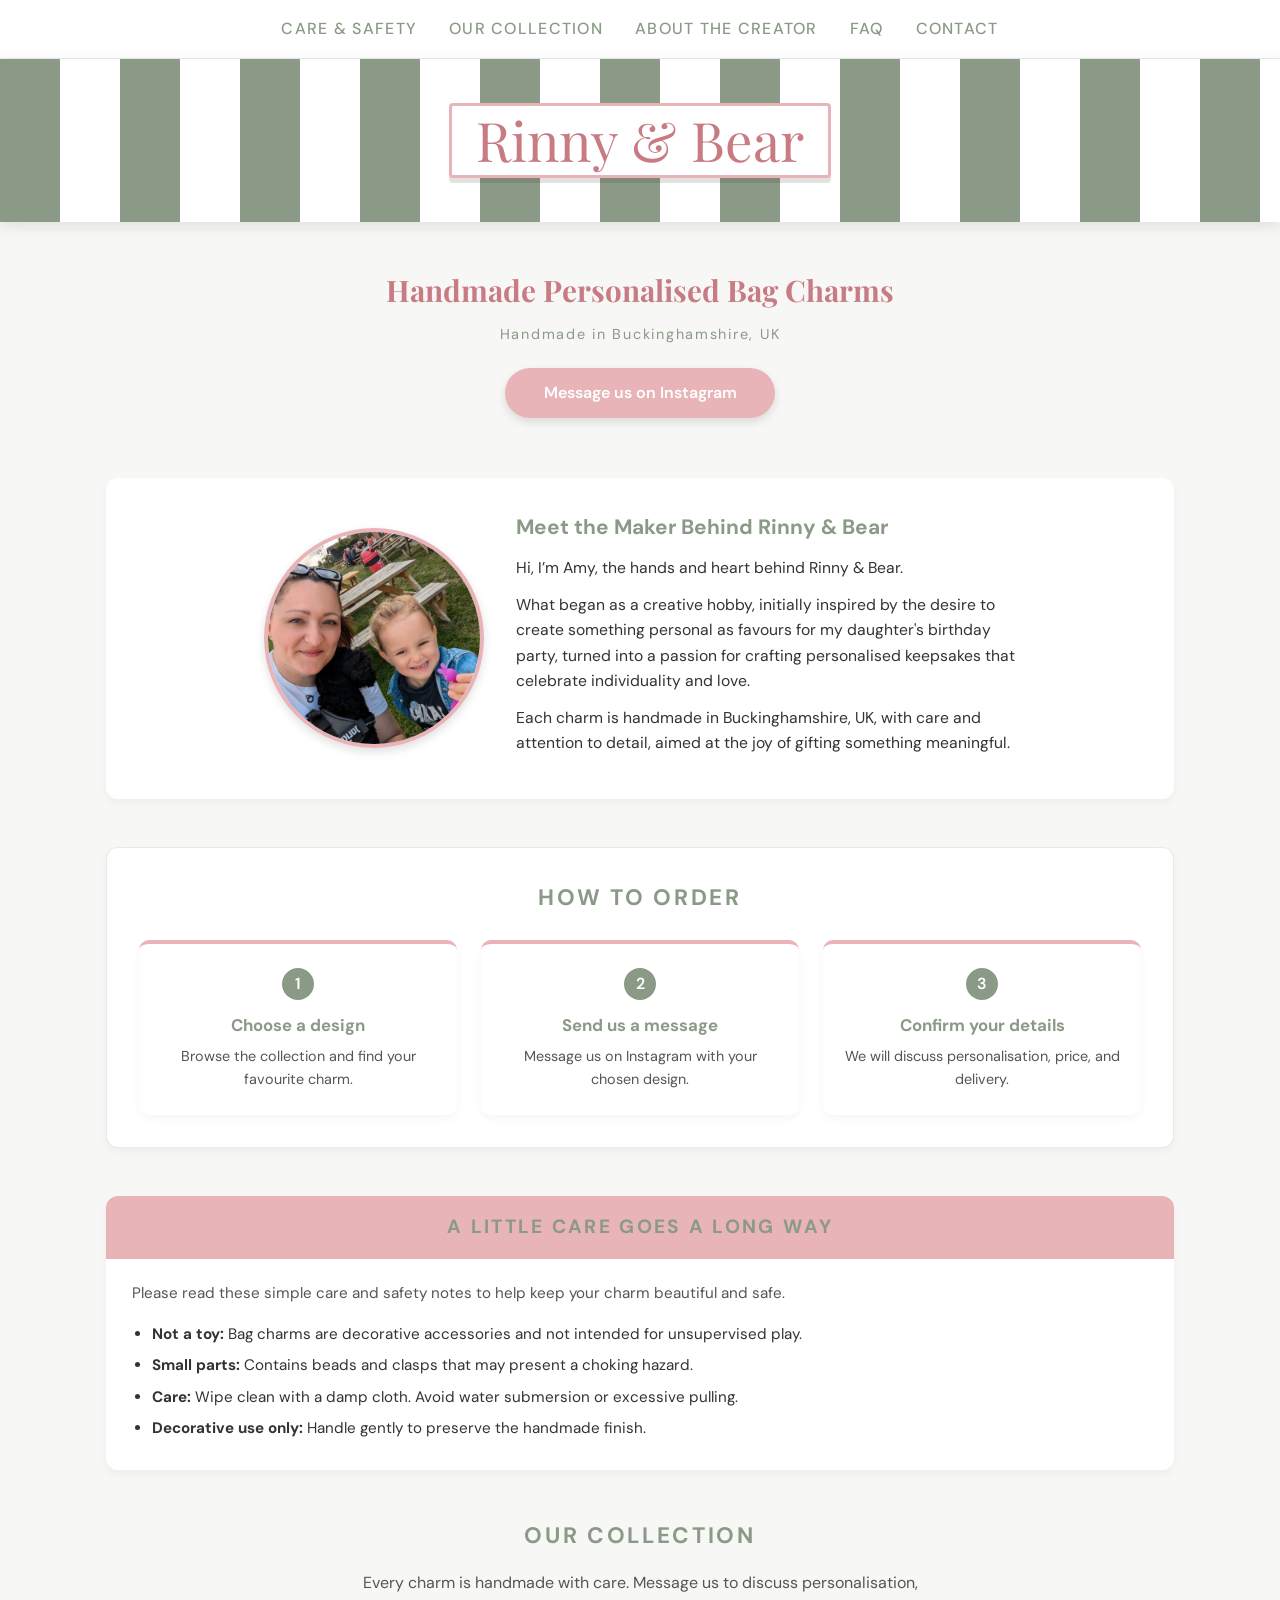
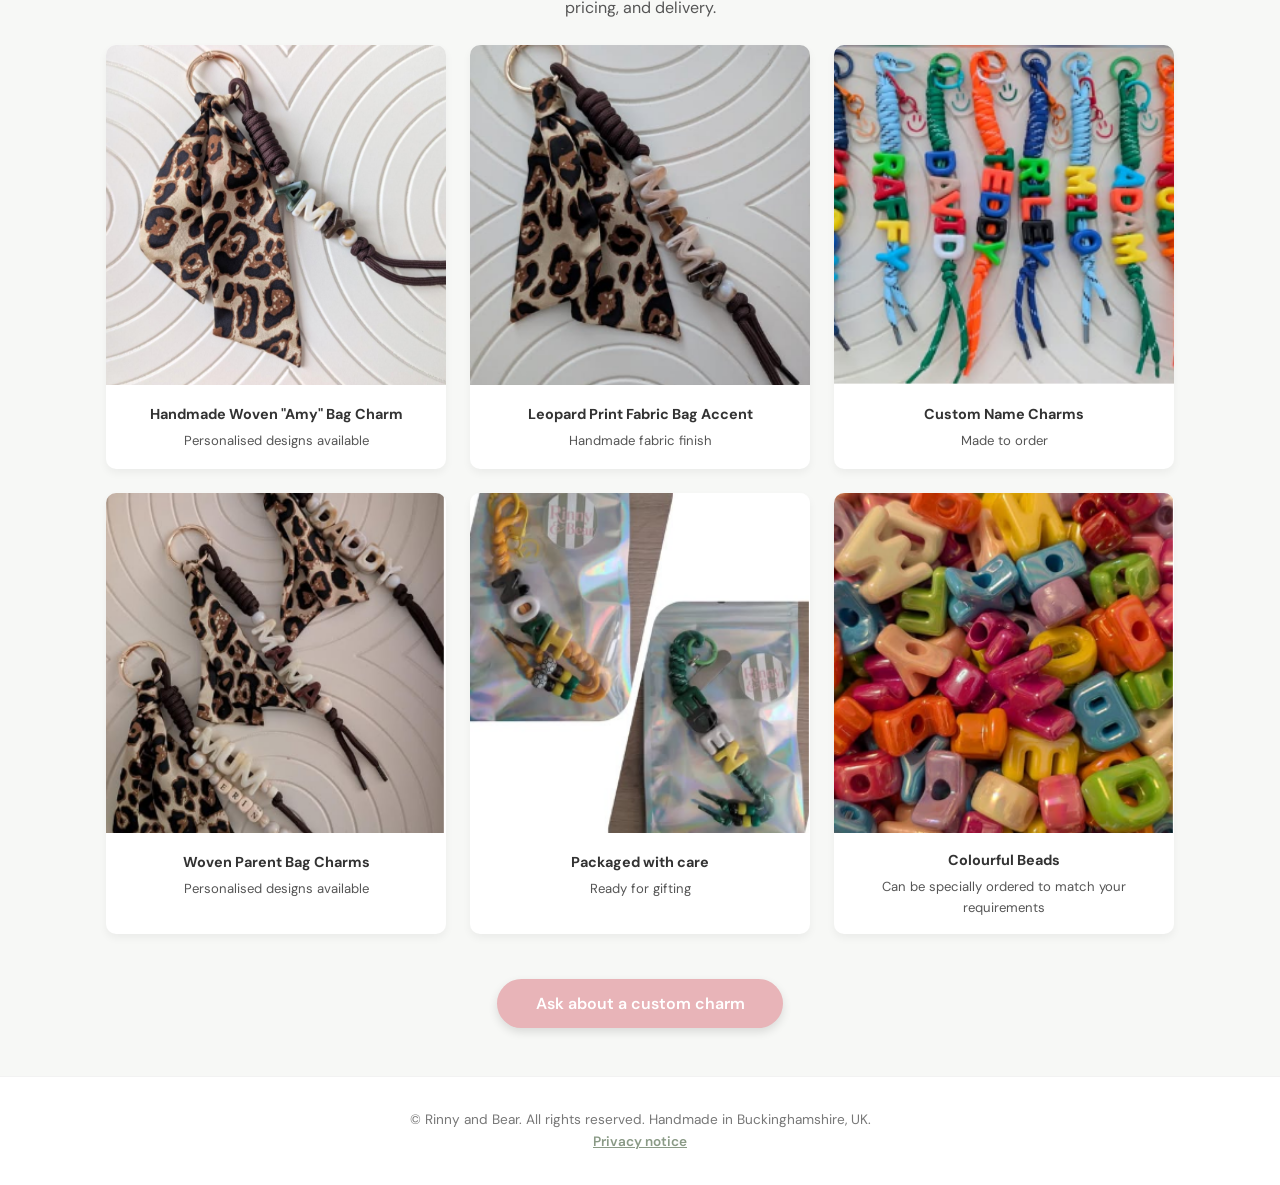
==== commit 93427364: "Wording." ====
--- a/index.html
+++ b/index.html
@@ -158,7 +158,7 @@
       </button>
       <div class="gallery-caption">
         <strong>Colourful Beads</strong>
-        <span>Handmade with care</span>
+        <span>Can be specially ordered to match your requirements</span>
       </div>
     </div>
   </section>
